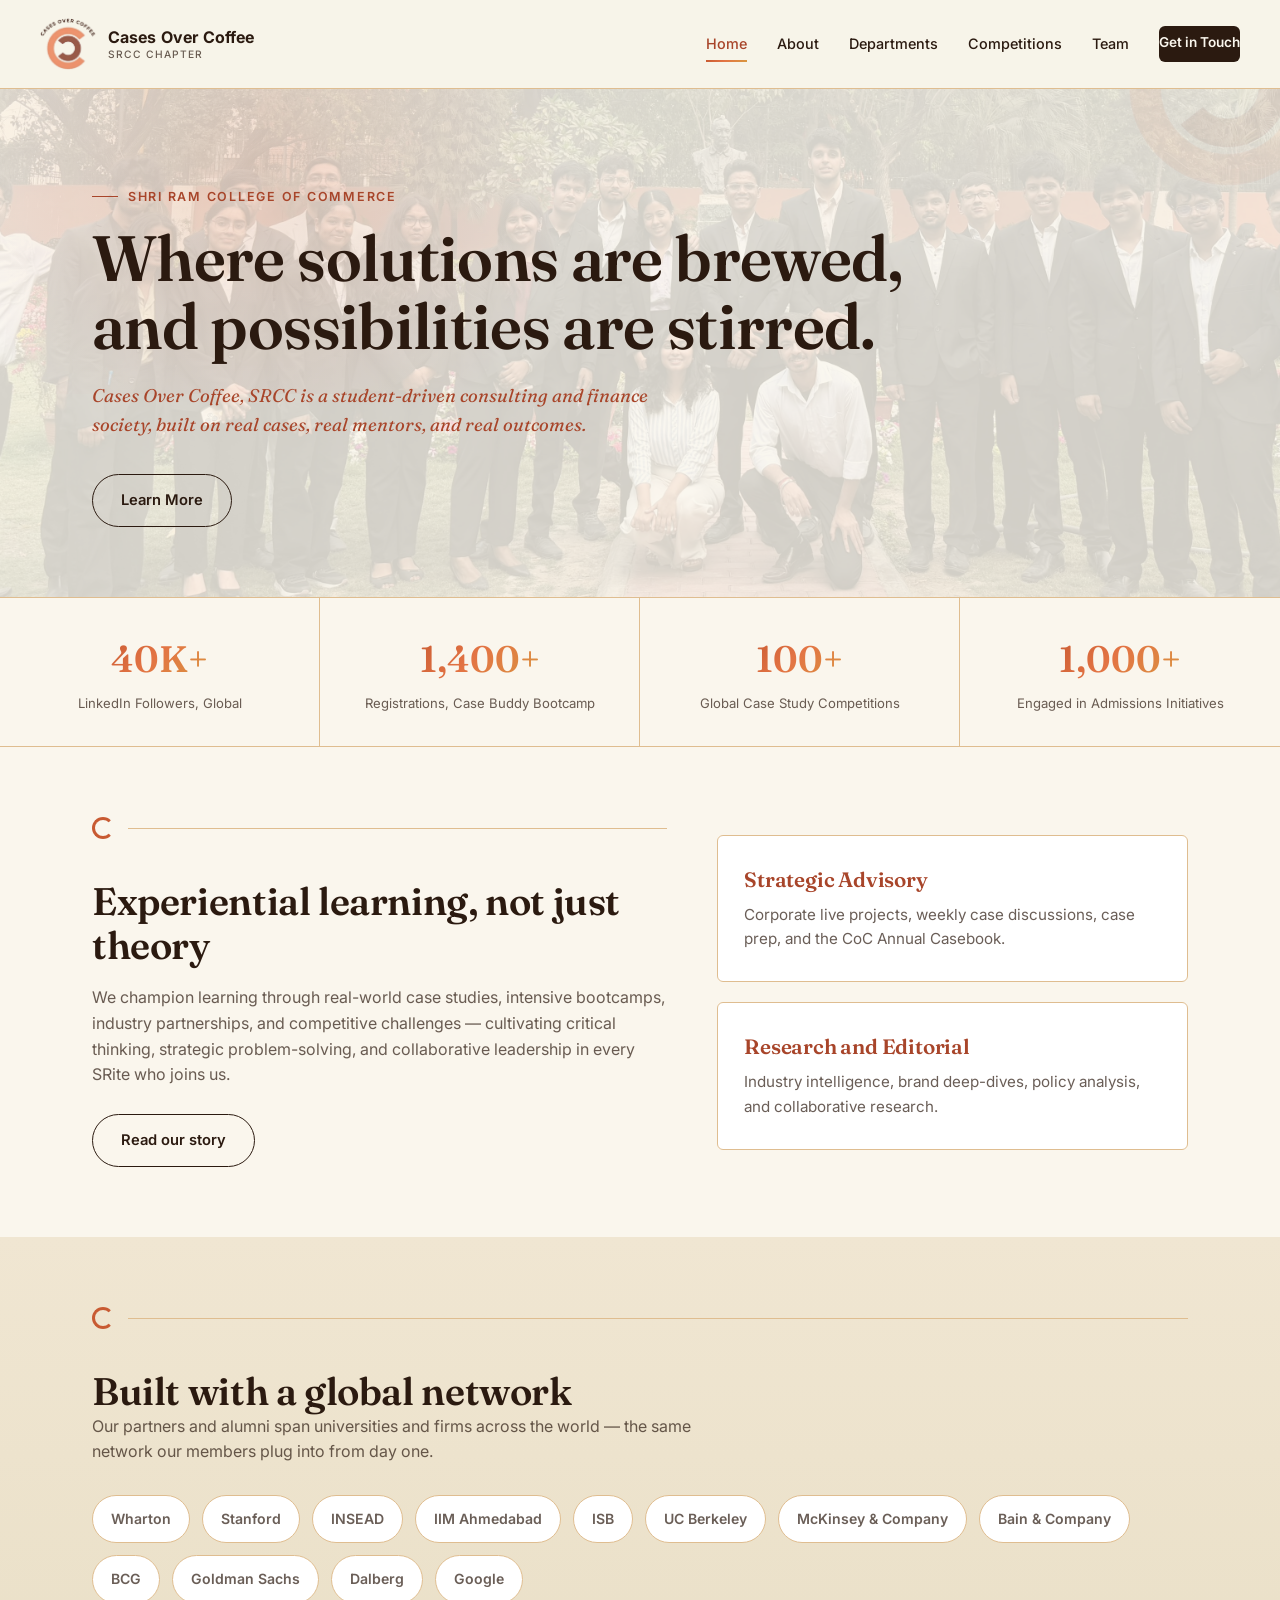
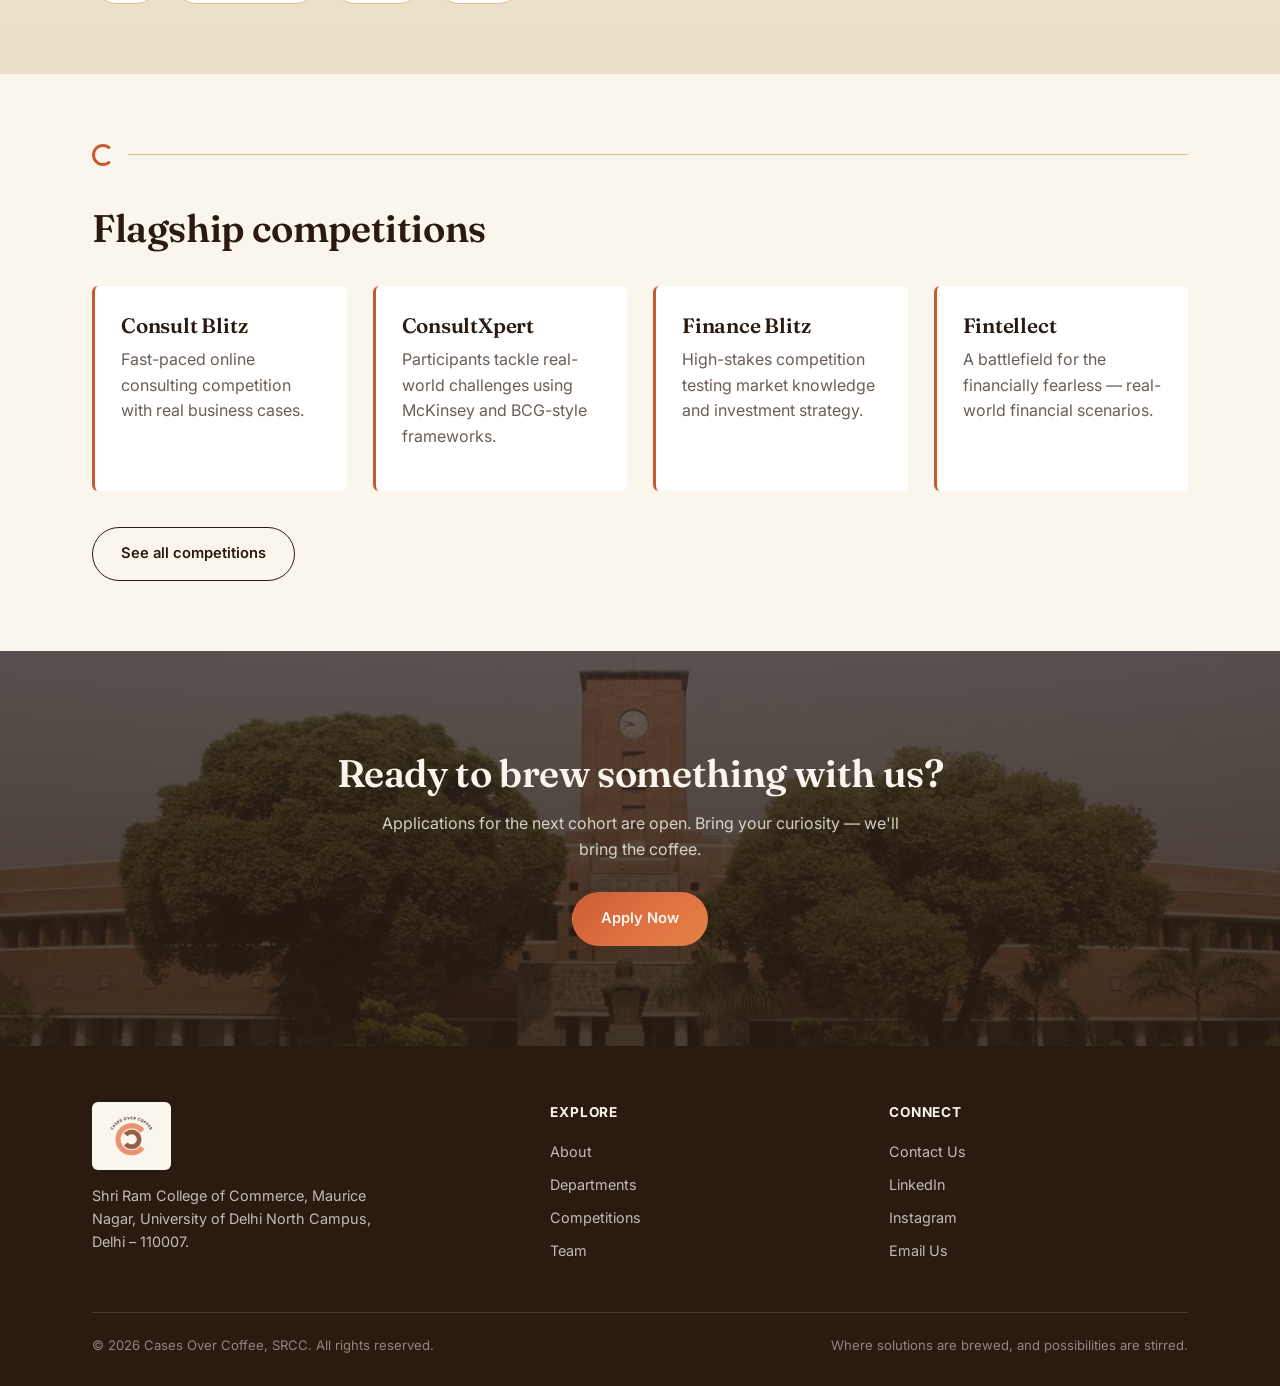
==== index.html @ 62af2435 "Add files via upload" ====
<!DOCTYPE html>
<html lang="en">
<head>
<meta charset="UTF-8">
<meta name="viewport" content="width=device-width, initial-scale=1.0">
<title>Cases Over Coffee, SRCC | Consulting &amp; Finance Society</title>
<meta name="description" content="Cases Over Coffee, SRCC — the consulting and finance case-study society at Shri Ram College of Commerce. Where solutions are brewed, and possibilities are stirred.">
<link rel="preconnect" href="https://fonts.googleapis.com">
<link rel="preconnect" href="https://fonts.gstatic.com" crossorigin>
<link href="https://fonts.googleapis.com/css2?family=Fraunces:wght@500;600;700&family=Inter:wght@400;500;600;700&display=swap" rel="stylesheet">
<link rel="icon" type="image/png" href="assets/logo.png">
<link rel="stylesheet" href="assets/style.css">
</head>
<body>

<header class="site-nav">
  <div class="nav-inner">
    <a href="index.html" class="brand">
      <img src="assets/logo.png" alt="Cases Over Coffee, SRCC logo" class="brand-logo">
      <span class="brand-name">Cases Over Coffee<small>SRCC Chapter</small></span>
    </a>
    <nav class="links">
      <a href="index.html" class="active">Home</a>
      <a href="about.html">About</a>
      <a href="departments.html">Departments</a>
      <a href="competitions.html">Competitions</a>
      <a href="team.html">Team</a>
      <a href="contact.html" class="nav-cta">Get in Touch</a>
    </nav>
    <button class="menu-toggle" aria-label="Toggle menu"><span></span><span></span><span></span></button>
  </div>
</header>

<section class="hero">
  <img src="assets/logo-mark.png" alt="" class="corner-mark">
  <div class="hero-bg">
    <img src="assets/team-photo.jpg" alt="" id="hero-parallax-img">
  </div>
  <div class="wrap">
    <div class="eyebrow">Shri Ram College of Commerce</div>
    <h1>Where solutions are&nbsp;brewed,<br>and possibilities are&nbsp;stirred.</h1>
    <p class="hero-tag">Cases Over Coffee, SRCC is a student-driven consulting and finance society, built on real cases, real mentors, and real outcomes.</p>
    <div class="hero-actions">
      <a href="about.html" class="btn btn-outline">Learn More</a>
    </div>
  </div>
</section>

<div class="stats reveal">
  <div class="stat"><div class="num">40K+</div><div class="label">LinkedIn Followers, Global</div></div>
  <div class="stat"><div class="num">1,400+</div><div class="label">Registrations, Case Buddy Bootcamp</div></div>
  <div class="stat"><div class="num">100+</div><div class="label">Global Case Study Competitions</div></div>
  <div class="stat"><div class="num">1,000+</div><div class="label">Engaged in Admissions Initiatives</div></div>
</div>

<section>
  <div class="wrap two-col">
    <div class="reveal">
      <div class="ring-divider reveal"><span class="ring"></span><span class="line"></span></div>
      <h2>Experiential learning, not just theory</h2>
      <p class="muted" style="margin-top:18px;">We champion learning through real-world case studies, intensive bootcamps, industry partnerships, and competitive challenges — cultivating critical thinking, strategic problem-solving, and collaborative leadership in every SRite who joins us.</p>
      <a href="about.html" class="btn btn-outline" style="margin-top:10px;">Read our story</a>
    </div>
    <div class="grid" style="gap:20px;">
      <div class="card reveal">
        <h3>Strategic Advisory</h3>
        <p>Corporate live projects, weekly case discussions, case prep, and the CoC Annual Casebook.</p>
      </div>
      <div class="card reveal">
        <h3>Research and Editorial</h3>
        <p>Industry intelligence, brand deep-dives, policy analysis, and collaborative research.</p>
      </div>
    </div>
  </div>
</section>

<section class="section-alt">
  <div class="wrap">
    <div class="ring-divider reveal"><span class="ring"></span><span class="line"></span></div>
    <h2 class="reveal">Built with a global network</h2>
    <p class="muted reveal" style="max-width:640px; margin-top:14px 0 30px;">Our partners and alumni span universities and firms across the world — the same network our members plug into from day one.</p>
    <div class="logo-wall reveal" style="margin-top:30px;">
      <span class="logo-chip">Wharton</span>
      <span class="logo-chip">Stanford</span>
      <span class="logo-chip">INSEAD</span>
      <span class="logo-chip">IIM Ahmedabad</span>
      <span class="logo-chip">ISB</span>
      <span class="logo-chip">UC Berkeley</span>
      <span class="logo-chip">McKinsey &amp; Company</span>
      <span class="logo-chip">Bain &amp; Company</span>
      <span class="logo-chip">BCG</span>
      <span class="logo-chip">Goldman Sachs</span>
      <span class="logo-chip">Dalberg</span>
      <span class="logo-chip">Google</span>
    </div>
  </div>
</section>

<section>
  <div class="wrap">
    <div class="ring-divider reveal"><span class="ring"></span><span class="line"></span></div>
    <h2 class="reveal">Flagship competitions</h2>
    <div class="grid grid-4" style="margin-top:36px;">
      <div class="comp-card reveal"><h3>Consult Blitz</h3><p class="muted">Fast-paced online consulting competition with real business cases.</p></div>
      <div class="comp-card reveal"><h3>ConsultXpert</h3><p class="muted">Participants tackle real-world challenges using McKinsey and BCG-style frameworks.</p></div>
      <div class="comp-card reveal"><h3>Finance Blitz</h3><p class="muted">High-stakes competition testing market knowledge and investment strategy.</p></div>
      <div class="comp-card reveal"><h3>Fintellect</h3><p class="muted">A battlefield for the financially fearless — real-world financial scenarios.</p></div>
    </div>
    <a href="competitions.html" class="btn btn-outline" style="margin-top:36px;">See all competitions</a>
  </div>
</section>

<section class="cta-photo">
  <div class="cta-photo-overlay"></div>
  <div class="wrap text-center" style="position:relative; z-index:2;">
    <h2 class="reveal" style="color:var(--cream);">Ready to brew something with us?</h2>
    <p class="reveal" style="max-width:520px; margin:16px auto 30px; color:rgba(247,243,233,0.82);">Applications for the next cohort are open. Bring your curiosity — we'll bring the coffee.</p>
    <a href="contact.html" class="btn btn-primary reveal">Apply Now</a>
  </div>
</section>

<footer>
  <div class="wrap">
    <div class="footer-grid">
      <div>
        <div class="brand" style="margin-bottom:14px;">
          <img src="assets/logo.png" alt="Cases Over Coffee, SRCC logo" class="brand-logo brand-logo-footer">
        </div>
        <p style="font-size:0.9rem; max-width:280px;">Shri Ram College of Commerce, Maurice Nagar, University of Delhi North Campus, Delhi – 110007.</p>
      </div>
      <div>
        <h4>Explore</h4>
        <a href="about.html">About</a>
        <a href="departments.html">Departments</a>
        <a href="competitions.html">Competitions</a>
        <a href="team.html">Team</a>
      </div>
      <div>
        <h4>Connect</h4>
        <a href="contact.html">Contact Us</a>
        <a href="https://www.linkedin.com/company/cases-over-coffee-srcc/" target="_blank" rel="noopener">LinkedIn</a>
        <a href="https://www.instagram.com/coc_srcc?igsh=eGFpZXlxeTQwZnJ0" target="_blank" rel="noopener">Instagram</a>
        <a href="mailto:srcccasesovercoffee@gmail.com">Email Us</a>
      </div>
    </div>
    <div class="footer-bottom">
      <span>&copy; 2026 Cases Over Coffee, SRCC. All rights reserved.</span>
      <span>Where solutions are brewed, and possibilities are stirred.</span>
    </div>
  </div>
</footer>

<script src="assets/main.js"></script>
</body>
</html>
---- assets/style.css ----
/* ============================================
   Cases Over Coffee, SRCC — Design Tokens
   ============================================ */
:root {
  --cream:        #FAF6ED;
  --cream-deep:   #F0E6D2;
  --espresso:     #2B1A10;
  --espresso-70:  rgba(43,26,16,0.7);
  --terracotta:   #C85A32;
  --terracotta-dim: #A8452A;
  --terracotta-bright: #E37444;
  --amber:        #D9973F;
  --clay:         #E8CBA6;
  --clay-line:    #DFBD90;
  --gold:         #B2812F;
  --white:        #FFFFFF;

  --grad-warm: linear-gradient(135deg, var(--terracotta) 0%, var(--terracotta-bright) 45%, var(--amber) 100%);
  --grad-espresso: linear-gradient(160deg, #3A2416 0%, #201209 100%);
  --shadow-sm: 0 2px 10px rgba(43,26,16,0.06);
  --shadow-md: 0 12px 32px rgba(43,26,16,0.12);
  --shadow-lg: 0 24px 60px rgba(43,26,16,0.18);

  --font-display: 'Fraunces', Georgia, serif;
  --font-body:    'Inter', -apple-system, BlinkMacSystemFont, 'Segoe UI', sans-serif;

  --maxw: 1160px;
  --radius: 6px;
}

* { box-sizing: border-box; }

html { scroll-behavior: smooth; }

body {
  margin: 0;
  background: var(--cream);
  color: var(--espresso);
  font-family: var(--font-body);
  font-size: 16px;
  line-height: 1.6;
  -webkit-font-smoothing: antialiased;
}

img { max-width: 100%; display: block; }

a { color: inherit; text-decoration: none; }

.wrap {
  max-width: var(--maxw);
  margin: 0 auto;
  padding: 0 32px;
}

h1, h2, h3, h4 {
  font-family: var(--font-display);
  color: var(--espresso);
  margin: 0;
  font-weight: 600;
  letter-spacing: -0.01em;
}

h1 { font-size: clamp(2.4rem, 5vw, 4.2rem); line-height: 1.05; }
h2 { font-size: clamp(1.7rem, 3vw, 2.5rem); line-height: 1.15; }
h3 { font-size: 1.3rem; line-height: 1.3; }

p { margin: 0 0 1em; }

.eyebrow {
  display: inline-flex;
  align-items: center;
  gap: 10px;
  font-family: var(--font-body);
  font-size: 0.78rem;
  font-weight: 600;
  letter-spacing: 0.14em;
  text-transform: uppercase;
  color: var(--terracotta-dim);
  margin-bottom: 18px;
}

.eyebrow::before {
  content: "";
  width: 26px;
  height: 1px;
  background: var(--terracotta-dim);
  display: inline-block;
}

/* ---------- Signature ring divider ---------- */
/* Echoes the CoC cup-ring mark: a small open ring beside a rule.
   Used once per section as a quiet, consistent anchor point. */
.ring-divider {
  display: flex;
  align-items: center;
  gap: 14px;
  margin: 0 0 40px;
}
.ring-divider .ring {
  width: 22px;
  height: 22px;
  border-radius: 50%;
  border: 3px solid var(--terracotta);
  border-right-color: transparent;
  flex-shrink: 0;
  transform: rotate(-90deg) scale(0.6);
  opacity: 0;
  transition: transform 0.6s cubic-bezier(0.22,1,0.36,1), opacity 0.6s ease;
}
.ring-divider.in .ring { transform: rotate(0deg) scale(1); opacity: 1; }
.ring-divider .line {
  height: 1px;
  background: var(--clay-line);
  flex: 1;
  transform: scaleX(0);
  transform-origin: left;
  transition: transform 0.7s cubic-bezier(0.22,1,0.36,1) 0.15s;
}
.ring-divider.in .line { transform: scaleX(1); }

/* ---------- Nav ---------- */
header.site-nav {
  position: sticky;
  top: 0;
  z-index: 100;
  background: rgba(247,243,233,0.92);
  backdrop-filter: blur(6px);
  border-bottom: 1px solid var(--clay-line);
}
.nav-inner {
  width: 100%;
  margin: 0;
  padding: 18px 40px;
  display: flex;
  align-items: center;
  justify-content: space-between;
}
.brand {
  display: flex;
  align-items: center;
  gap: 12px;
  font-family: var(--font-display);
  font-weight: 600;
  font-size: 1.05rem;
  color: var(--espresso);
}
.brand .mark {
  width: 34px;
  height: 34px;
  border-radius: 50%;
  border: 3px solid var(--terracotta);
  border-right-color: transparent;
  position: relative;
}
.brand .mark::after {
  content: "";
  position: absolute;
  right: -7px;
  top: 50%;
  transform: translateY(-50%);
  width: 9px;
  height: 9px;
  border-radius: 0 6px 6px 0;
  border: 2px solid var(--terracotta);
  border-left: none;
}
.brand small {
  display: block;
  font-family: var(--font-body);
  font-weight: 500;
  font-size: 0.68rem;
  letter-spacing: 0.08em;
  color: var(--espresso-70);
  text-transform: uppercase;
}

.brand-logo {
  height: 52px;
  width: auto;
  display: block;
}
.brand-logo-footer {
  height: 68px;
  padding: 14px 18px;
  background: var(--cream);
  border-radius: var(--radius);
}
.brand-name {
  font-family: var(--font-body);
  font-weight: 700;
  font-size: 1rem;
  letter-spacing: 0.01em;
  color: var(--espresso);
  line-height: 1.25;
}
.brand-name small {
  display: block;
  font-family: var(--font-body);
  font-weight: 500;
  font-size: 0.64rem;
  letter-spacing: 0.1em;
  color: var(--espresso-70);
  text-transform: uppercase;
  margin-top: 1px;
}
footer .brand-name { color: var(--cream); }
footer .brand-name small { color: rgba(247,243,233,0.5); }
@media (max-width: 480px) {
  .brand-name { display: none; }
}

/* Decorative corner mark — the ring icon, peeking in from the edge of a
   section, echoing how the brand deck lets the cup-ring bleed off-frame. */
.hero, .page-hero { position: relative; overflow: hidden; }
.hero-bg {
  position: absolute;
  inset: 0;
  z-index: 0;
  overflow: hidden;
}
.hero-bg img {
  position: absolute;
  top: -18%;
  left: 0;
  width: 100%;
  height: 136%;
  object-fit: cover;
  opacity: 0.16;
  filter: grayscale(15%) contrast(1.05);
  will-change: transform;
}
@media (prefers-reduced-motion: reduce) {
  .hero-bg img { top: 0; height: 100%; }
}

.corner-mark {
  position: absolute;
  top: -14%;
  right: -6%;
  width: 260px;
  max-width: 34vw;
  opacity: 0.1;
  pointer-events: none;
  z-index: 1;
  animation: float-rotate 10s ease-in-out infinite;
  transform-origin: center;
}
@keyframes float-rotate {
  0%   { transform: translateY(0) rotate(0deg); }
  50%  { transform: translateY(14px) rotate(6deg); }
  100% { transform: translateY(0) rotate(0deg); }
}
@media (prefers-reduced-motion: reduce) {
  .corner-mark { animation: none; }
}
nav.links {
  display: flex;
  gap: 30px;
  font-size: 0.9rem;
  font-weight: 500;
}
nav.links a {
  position: relative;
  padding: 6px 0;
  transition: color 0.2s ease;
}
nav.links a::after {
  content: "";
  position: absolute;
  left: 0; right: 0; bottom: 0;
  height: 2px;
  background: var(--grad-warm);
  transform: scaleX(0);
  transform-origin: left;
  transition: transform 0.3s cubic-bezier(0.22,1,0.36,1);
}
nav.links a:hover,
nav.links a.active {
  color: var(--terracotta-dim);
}
nav.links a:hover::after,
nav.links a.active::after {
  transform: scaleX(1);
}
nav.links a.nav-cta::after { display: none; }
.nav-cta {
  background: var(--espresso);
  color: var(--cream) !important;
  padding: 10px 20px;
  border-radius: var(--radius);
  font-size: 0.85rem;
  font-weight: 600;
  border-bottom: none !important;
}
.nav-cta:hover { background: var(--terracotta); }

.menu-toggle {
  display: none;
  background: none;
  border: none;
  cursor: pointer;
  padding: 6px;
}
.menu-toggle span {
  display: block;
  width: 24px;
  height: 2px;
  background: var(--espresso);
  margin: 5px 0;
}

/* ---------- Buttons ---------- */
.btn {
  display: inline-flex;
  align-items: center;
  gap: 8px;
  padding: 14px 28px;
  border-radius: 100px;
  font-weight: 600;
  font-size: 0.92rem;
  cursor: pointer;
  border: 1px solid transparent;
  transition: transform 0.25s cubic-bezier(0.22,1,0.36,1), box-shadow 0.25s ease, background 0.3s ease, color 0.25s ease;
  position: relative;
}
.btn-primary {
  background: var(--grad-warm);
  background-size: 160% 160%;
  background-position: 0% 50%;
  color: var(--cream);
  box-shadow: var(--shadow-sm);
}
.btn-primary:hover {
  background-position: 100% 50%;
  transform: translateY(-3px);
  box-shadow: var(--shadow-md);
}
.btn-primary:active { transform: translateY(-1px); }
.btn-outline {
  border-color: var(--espresso);
  color: var(--espresso);
  background: transparent;
}
.btn-outline:hover {
  background: var(--espresso);
  color: var(--cream);
  transform: translateY(-3px);
  box-shadow: var(--shadow-md);
}

/* ---------- Hero ---------- */
.hero {
  padding: 90px 0 70px;
  position: relative;
  overflow: hidden;
}
.hero::before {
  content: "";
  position: absolute;
  top: -30%;
  left: -10%;
  width: 60%;
  height: 90%;
  background: radial-gradient(circle, rgba(200,90,50,0.16) 0%, rgba(200,90,50,0) 70%);
  z-index: 0;
  animation: drift 14s ease-in-out infinite alternate;
}
@keyframes drift {
  0%   { transform: translate(0, 0) scale(1); }
  100% { transform: translate(4%, 6%) scale(1.08); }
}
@media (prefers-reduced-motion: reduce) {
  .hero::before { animation: none; }
}
.hero .wrap { position: relative; z-index: 2; }
.hero-tag {
  font-family: var(--font-display);
  font-style: italic;
  color: var(--terracotta-dim);
  font-size: 1.15rem;
  margin: 22px 0 34px;
  max-width: 560px;
}
.hero-actions { display: flex; gap: 16px; flex-wrap: wrap; margin-top: 8px; }

.page-hero {
  padding: 64px 0 50px;
  border-bottom: 1px solid var(--clay-line);
}

/* ---------- Sections ---------- */
section { padding: 70px 0; }
section.tight { padding: 50px 0; }
.section-alt { background: linear-gradient(180deg, var(--cream-deep) 0%, #EAE0C8 100%); }

.grid {
  display: grid;
  gap: 26px;
}
.grid-2 { grid-template-columns: repeat(2, 1fr); }
.grid-3 { grid-template-columns: repeat(3, 1fr); }
.grid-4 { grid-template-columns: repeat(4, 1fr); }
.grid-5 { grid-template-columns: repeat(5, 1fr); }

.card {
  background: var(--white);
  border: 1px solid var(--clay-line);
  border-radius: var(--radius);
  padding: 30px 26px;
  position: relative;
  overflow: hidden;
  transition: transform 0.3s cubic-bezier(0.22,1,0.36,1), box-shadow 0.3s ease, border-color 0.3s ease;
}
.card::before {
  content: "";
  position: absolute;
  top: 0; left: 0; right: 0;
  height: 3px;
  background: var(--grad-warm);
  transform: scaleX(0);
  transform-origin: left;
  transition: transform 0.35s ease;
}
.card:hover {
  transform: translateY(-6px);
  box-shadow: var(--shadow-md);
  border-color: var(--terracotta);
}
.card:hover::before { transform: scaleX(1); }
.card h3 { margin-bottom: 10px; color: var(--terracotta-dim); transition: color 0.25s ease; }
.card p { color: var(--espresso-70); margin: 0; font-size: 0.95rem; }

.card-dark {
  background: var(--grad-espresso);
  color: var(--cream);
  border-radius: var(--radius);
  padding: 34px 30px;
  box-shadow: var(--shadow-md);
}
.card-dark h3 { color: var(--clay); }
.card-dark p { color: rgba(247,243,233,0.75); }

/* stat strip */
.stats {
  display: grid;
  grid-template-columns: repeat(4, 1fr);
  gap: 0;
  border-top: 1px solid var(--clay-line);
  border-bottom: 1px solid var(--clay-line);
}
.stat {
  padding: 32px 24px;
  text-align: center;
  border-right: 1px solid var(--clay-line);
  transition: background 0.3s ease;
}
.stat:hover { background: rgba(200,90,50,0.05); }
.stat:last-child { border-right: none; }
.stat .num {
  font-family: var(--font-display);
  font-size: 2.3rem;
  font-weight: 600;
  background: var(--grad-warm);
  -webkit-background-clip: text;
  background-clip: text;
  color: transparent;
  display: inline-block;
}
.stat .label {
  font-size: 0.82rem;
  color: var(--espresso-70);
  margin-top: 4px;
}

/* department block */
.dept-group-label {
  font-size: 0.8rem;
  font-weight: 700;
  letter-spacing: 0.1em;
  text-transform: uppercase;
  color: var(--gold);
  margin-bottom: 18px;
}

.pill-row { display: flex; flex-wrap: wrap; gap: 10px; }
.pill {
  padding: 8px 16px;
  border: 1px solid var(--clay-line);
  border-radius: 100px;
  font-size: 0.85rem;
  background: var(--white);
}

/* competitions */
.comp-card {
  border-left: 3px solid var(--terracotta);
  background: var(--white);
  padding: 26px;
  border-radius: var(--radius);
  transition: transform 0.3s cubic-bezier(0.22,1,0.36,1), box-shadow 0.3s ease, border-left-width 0.3s ease;
}
.comp-card:hover {
  transform: translateY(-6px) translateX(2px);
  box-shadow: var(--shadow-md);
  border-left-width: 7px;
}
.comp-card h3 { margin-bottom: 8px; }

/* org hierarchy (team page) */
.org-tier { position: relative; padding-top: 46px; }
.org-tier:first-child { padding-top: 0; }
.org-tier::before {
  content: "";
  position: absolute;
  top: 0;
  left: 50%;
  transform: translateX(-50%);
  width: 1px;
  height: 46px;
  background: var(--clay-line);
}
.org-tier:first-child::before { display: none; }
.org-tier-label {
  text-align: center;
  font-size: 0.76rem;
  font-weight: 700;
  letter-spacing: 0.12em;
  text-transform: uppercase;
  color: var(--gold);
  margin-bottom: 26px;
}
.org-row {
  display: flex;
  justify-content: center;
  flex-wrap: wrap;
  gap: 48px;
}
.org-row.tier-top .avatar-photo { width: 132px; height: 132px; }
.org-row.tier-top .member .name { font-size: 1.05rem; }
.org-row.tier-mid .avatar-photo { width: 104px; height: 104px; }
.org-row.tier-directors { gap: 60px; }
.org-row.tier-directors .dept-cluster {
  display: flex;
  flex-direction: column;
  align-items: center;
}
.dept-cluster-label {
  font-size: 0.72rem;
  font-weight: 700;
  letter-spacing: 0.08em;
  text-transform: uppercase;
  color: var(--terracotta-dim);
  margin-bottom: 18px;
  padding-bottom: 8px;
  border-bottom: 2px solid var(--clay-line);
}
.dept-cluster-people { display: flex; gap: 26px; }

.avatar-photo {
  width: 92px;
  height: 92px;
  border-radius: 50%;
  object-fit: cover;
  margin: 0 auto 14px;
  border: 3px solid var(--white);
  box-shadow: var(--shadow-sm), 0 0 0 3px var(--terracotta);
  display: block;
  transition: transform 0.3s cubic-bezier(0.22,1,0.36,1), box-shadow 0.3s ease;
}
.member:hover .avatar-photo {
  transform: scale(1.06) rotate(-2deg);
  box-shadow: var(--shadow-md), 0 0 0 3px var(--terracotta-bright);
}

/* team */
.member {
  text-align: center;
}
.avatar {
  width: 92px;
  height: 92px;
  border-radius: 50%;
  background: var(--clay);
  color: var(--espresso);
  display: flex;
  align-items: center;
  justify-content: center;
  font-family: var(--font-display);
  font-size: 1.5rem;
  font-weight: 600;
  margin: 0 auto 14px;
  border: 2px solid var(--terracotta);
  transition: transform 0.3s cubic-bezier(0.22,1,0.36,1), box-shadow 0.3s ease, background 0.3s ease;
}
.member:hover .avatar {
  transform: scale(1.08) rotate(-3deg);
  box-shadow: var(--shadow-md);
  background: var(--grad-warm);
  color: var(--cream);
}
.member .name { font-weight: 600; font-size: 0.95rem; }
.member .role {
  font-size: 0.78rem;
  color: var(--terracotta-dim);
  text-transform: uppercase;
  letter-spacing: 0.06em;
  margin-top: 2px;
}

/* network logo wall (text-based, no external logo assets) */
.logo-wall {
  display: flex;
  flex-wrap: wrap;
  gap: 12px;
}
.logo-chip {
  padding: 12px 18px;
  border: 1px solid var(--clay-line);
  border-radius: 100px;
  font-size: 0.88rem;
  font-weight: 600;
  color: var(--espresso-70);
  background: var(--white);
  transition: background 0.25s ease, color 0.25s ease, transform 0.25s ease, border-color 0.25s ease;
}
.logo-chip:hover {
  background: var(--grad-warm);
  color: var(--cream);
  border-color: transparent;
  transform: translateY(-2px);
}

/* contact */
.contact-form { display: grid; gap: 16px; max-width: 560px; }
.field label {
  display: block;
  font-size: 0.82rem;
  font-weight: 600;
  margin-bottom: 6px;
  color: var(--espresso-70);
}
.field input, .field textarea {
  width: 100%;
  padding: 13px 14px;
  border: 1px solid var(--clay-line);
  border-radius: var(--radius);
  font-family: var(--font-body);
  font-size: 0.95rem;
  background: var(--white);
  color: var(--espresso);
}
.field input:focus, .field textarea:focus {
  outline: 2px solid var(--terracotta);
  outline-offset: 1px;
}
.field textarea { resize: vertical; min-height: 120px; }

.photo-band {
  width: 100%;
  overflow: hidden;
  position: relative;
}
.photo-band img {
  width: 100%;
  height: auto;
  max-height: 560px;
  object-fit: cover;
  display: block;
  transition: transform 0.6s cubic-bezier(0.22,1,0.36,1);
}
.photo-band:hover img { transform: scale(1.04); }
.photo-caption {
  position: absolute;
  bottom: 0;
  left: 0;
  right: 0;
  padding: 26px 40px;
  background: linear-gradient(to top, rgba(43,29,20,0.85), rgba(43,29,20,0));
  color: var(--cream);
  font-size: 0.95rem;
  font-weight: 600;
}

.cta-photo {
  position: relative;
  background: url('campus.jpg') center/cover no-repeat;
  padding: 100px 0;
  overflow: hidden;
}
.cta-photo-overlay {
  position: absolute;
  inset: 0;
  background: linear-gradient(180deg, rgba(43,29,20,0.72), rgba(43,29,20,0.86));
  z-index: 1;
}

.logo-frame {
  height: 64px;
  display: flex;
  align-items: center;
  margin-bottom: 18px;
}
.logo-frame img {
  max-height: 100%;
  max-width: 160px;
  object-fit: contain;
  transition: transform 0.3s ease;
}
.project-card:hover .logo-frame img { transform: scale(1.06); }
.project-card h4 {
  font-family: var(--font-body);
  font-size: 0.78rem;
  font-weight: 700;
  letter-spacing: 0.06em;
  text-transform: uppercase;
  color: var(--gold);
  margin: 16px 0 8px;
}
.project-card ul { margin: 0 0 6px; padding-left: 18px; font-size: 0.88rem; color: var(--espresso-70); }
.project-card ul li { margin-bottom: 4px; }
.project-card p.impact { font-size: 0.88rem; color: var(--espresso-70); margin: 0; }

/* logo marquee — laterally scrolling strip of project logos */
.marquee {
  width: 100%;
  overflow: hidden;
  position: relative;
  -webkit-mask-image: linear-gradient(90deg, transparent, #000 8%, #000 92%, transparent);
  mask-image: linear-gradient(90deg, transparent, #000 8%, #000 92%, transparent);
}
.marquee-track {
  display: flex;
  align-items: center;
  gap: 70px;
  width: max-content;
  animation: marquee-scroll 26s linear infinite;
}
.marquee:hover .marquee-track { animation-play-state: paused; }
.marquee-item {
  height: 80px;
  display: flex;
  align-items: center;
  justify-content: center;
  flex-shrink: 0;
}
.marquee-item img {
  max-height: 100%;
  max-width: 180px;
  object-fit: contain;
  filter: grayscale(35%);
  opacity: 0.85;
  transition: filter 0.3s ease, opacity 0.3s ease, transform 0.3s ease;
}
.marquee-item:hover img {
  filter: grayscale(0%);
  opacity: 1;
  transform: scale(1.08);
}
@keyframes marquee-scroll {
  from { transform: translateX(0); }
  to   { transform: translateX(-50%); }
}
@media (prefers-reduced-motion: reduce) {
  .marquee-track { animation: none; }
}

.social-list {
  display: flex;
  flex-direction: column;
  gap: 4px;
  margin-top: 12px;
}
.social-row {
  display: flex;
  align-items: center;
  gap: 12px;
  padding: 10px 8px;
  border-radius: var(--radius);
  color: rgba(247,243,233,0.85);
  font-size: 0.92rem;
  transition: background 0.25s ease, color 0.25s ease, transform 0.25s ease;
}
.social-row:hover {
  background: rgba(247,243,233,0.08);
  color: var(--clay);
  transform: translateX(4px);
}
.social-icon {
  width: 34px;
  height: 34px;
  border-radius: 50%;
  background: rgba(247,243,233,0.1);
  display: flex;
  align-items: center;
  justify-content: center;
  flex-shrink: 0;
  color: var(--terracotta-bright);
  transition: background 0.25s ease;
}
.social-icon svg { width: 18px; height: 18px; }
.social-row:hover .social-icon { background: var(--grad-warm); color: var(--cream); }

/* footer */
footer {
  background: var(--espresso);
  color: rgba(247,243,233,0.75);
  padding: 56px 0 30px;
}
.footer-grid {
  display: grid;
  grid-template-columns: 1.4fr 1fr 1fr;
  gap: 40px;
  margin-bottom: 40px;
}
footer h4 { color: var(--cream); font-size: 0.85rem; letter-spacing: 0.06em; text-transform: uppercase; margin-bottom: 16px; font-family: var(--font-body); font-weight: 700; }
footer a { display: block; margin-bottom: 10px; font-size: 0.9rem; color: rgba(247,243,233,0.75); }
footer a:hover { color: var(--terracotta); }
.footer-bottom {
  border-top: 1px solid rgba(247,243,233,0.15);
  padding-top: 22px;
  display: flex;
  justify-content: space-between;
  font-size: 0.82rem;
  color: rgba(247,243,233,0.5);
  flex-wrap: wrap;
  gap: 10px;
}

/* utility */
.text-center { text-align: center; }
.mt-0 { margin-top: 0; }
.mb-0 { margin-bottom: 0; }
.muted { color: var(--espresso-70); }
.two-col {
  display: grid;
  grid-template-columns: 1.1fr 0.9fr;
  gap: 50px;
  align-items: center;
}

/* reveal-on-scroll (subtle, respects reduced motion) */
.reveal {
  opacity: 0;
  transform: translateY(26px) scale(0.985);
  filter: blur(3px);
  transition: opacity 0.75s cubic-bezier(0.22, 1, 0.36, 1),
              transform 0.75s cubic-bezier(0.22, 1, 0.36, 1),
              filter 0.75s cubic-bezier(0.22, 1, 0.36, 1);
}
.reveal.in { opacity: 1; transform: translateY(0) scale(1); filter: blur(0); }
@media (prefers-reduced-motion: reduce) {
  .reveal { opacity: 1; transform: none; filter: none; transition: none; }
}

/* focus visibility */
a:focus-visible, button:focus-visible, input:focus-visible, textarea:focus-visible {
  outline: 2px solid var(--terracotta);
  outline-offset: 2px;
}

/* ---------- Responsive ---------- */
@media (max-width: 900px) {
  .grid-4, .grid-3, .grid-5 { grid-template-columns: repeat(2, 1fr); }
  .footer-grid { grid-template-columns: 1fr 1fr; }
  .two-col { grid-template-columns: 1fr; }
  .stats { grid-template-columns: repeat(2, 1fr); }
  .stat:nth-child(2) { border-right: none; }
}
@media (max-width: 700px) {
  nav.links { display: none; }
  .menu-toggle { display: block; }
  .grid-2, .grid-4, .grid-3, .grid-5 { grid-template-columns: 1fr; }
  .footer-grid { grid-template-columns: 1fr; gap: 28px; }
  .stats { grid-template-columns: repeat(2, 1fr); }
  .nav-inner { padding: 16px 20px; }
  .wrap { padding: 0 20px; }
}

nav.links.mobile-open {
  display: flex;
  position: absolute;
  top: 100%;
  left: 0;
  right: 0;
  background: var(--cream);
  border-bottom: 1px solid var(--clay-line);
  flex-direction: column;
  gap: 0;
  padding: 10px 20px 20px;
}
nav.links.mobile-open a { padding: 12px 0; border-bottom: 1px solid var(--clay-line); }
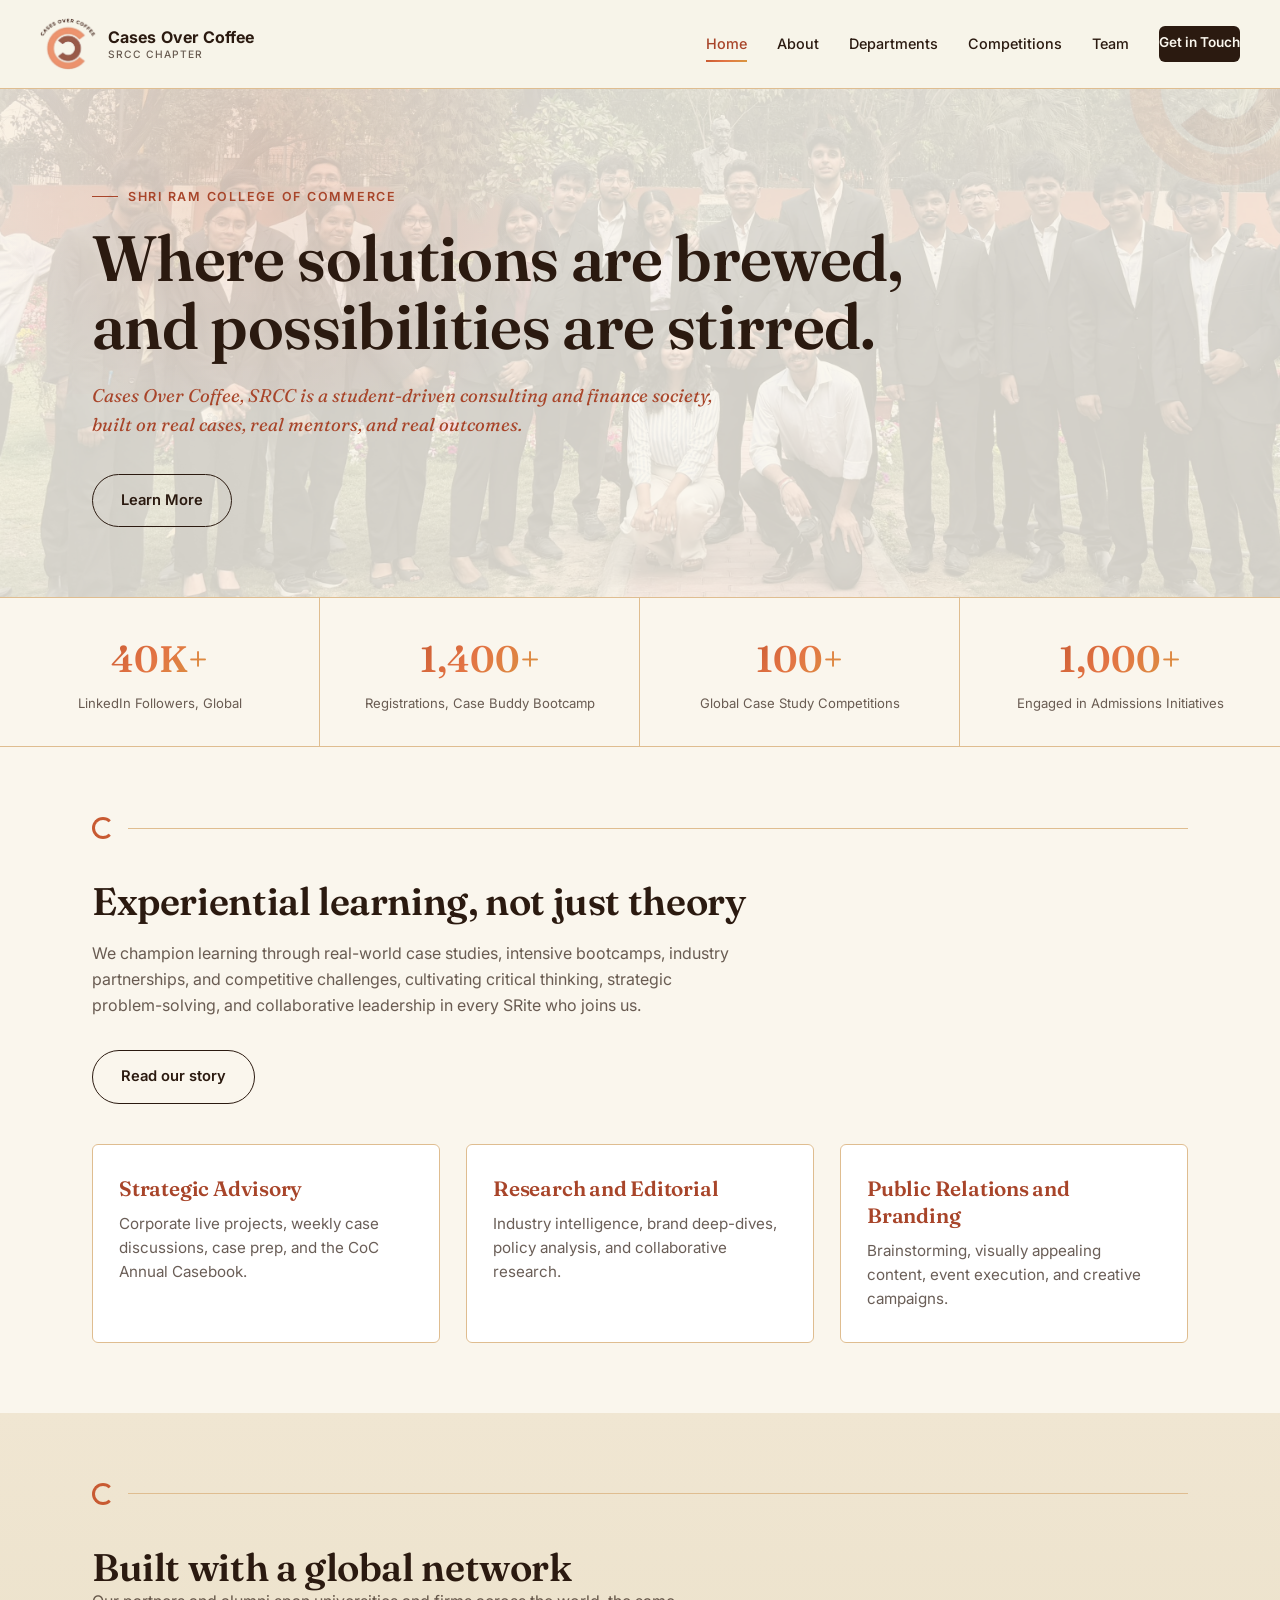
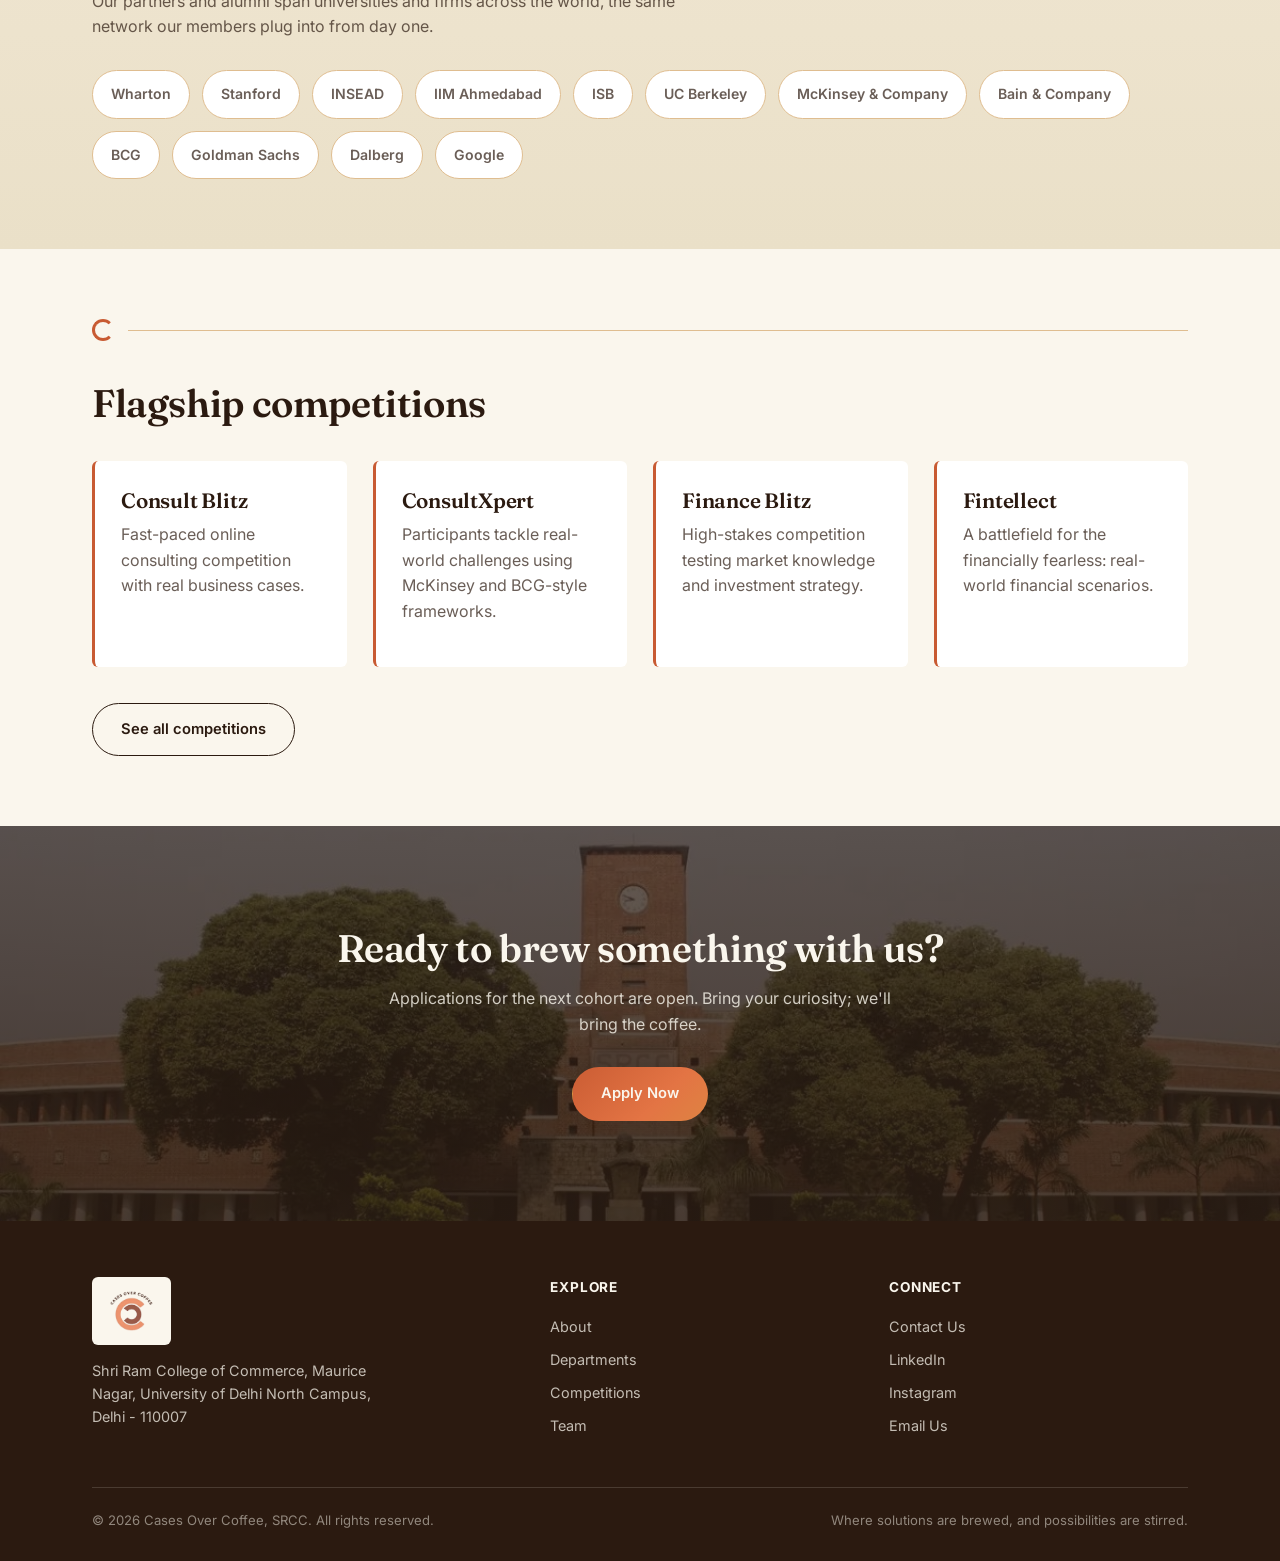
==== commit c200ada1: "Add files via upload" ====
--- a/index.html
+++ b/index.html
@@ -4,7 +4,7 @@
 <meta charset="UTF-8">
 <meta name="viewport" content="width=device-width, initial-scale=1.0">
 <title>Cases Over Coffee, SRCC | Consulting &amp; Finance Society</title>
-<meta name="description" content="Cases Over Coffee, SRCC — the consulting and finance case-study society at Shri Ram College of Commerce. Where solutions are brewed, and possibilities are stirred.">
+<meta name="description" content="Cases Over Coffee, SRCC: the consulting and finance case-study society at Shri Ram College of Commerce. Where solutions are brewed, and possibilities are stirred.">
 <link rel="preconnect" href="https://fonts.googleapis.com">
 <link rel="preconnect" href="https://fonts.gstatic.com" crossorigin>
 <link href="https://fonts.googleapis.com/css2?family=Fraunces:wght@500;600;700&family=Inter:wght@400;500;600;700&display=swap" rel="stylesheet">
@@ -39,7 +39,7 @@
   <div class="wrap">
     <div class="eyebrow">Shri Ram College of Commerce</div>
     <h1>Where solutions are&nbsp;brewed,<br>and possibilities are&nbsp;stirred.</h1>
-    <p class="hero-tag">Cases Over Coffee, SRCC is a student-driven consulting and finance society, built on real cases, real mentors, and real outcomes.</p>
+    <p class="hero-tag">Cases Over Coffee, SRCC is a student-driven consulting and finance society,<br>built on real cases, real mentors, and real outcomes.</p>
     <div class="hero-actions">
       <a href="about.html" class="btn btn-outline">Learn More</a>
     </div>
@@ -54,14 +54,14 @@
 </div>
 
 <section>
-  <div class="wrap two-col">
+  <div class="wrap">
     <div class="reveal">
       <div class="ring-divider reveal"><span class="ring"></span><span class="line"></span></div>
       <h2>Experiential learning, not just theory</h2>
-      <p class="muted" style="margin-top:18px;">We champion learning through real-world case studies, intensive bootcamps, industry partnerships, and competitive challenges — cultivating critical thinking, strategic problem-solving, and collaborative leadership in every SRite who joins us.</p>
-      <a href="about.html" class="btn btn-outline" style="margin-top:10px;">Read our story</a>
+      <p class="muted" style="margin-top:18px; max-width:640px;">We champion learning through real-world case studies, intensive bootcamps, industry partnerships, and competitive challenges, cultivating critical thinking, strategic problem-solving, and collaborative leadership in every SRite who joins us.</p>
+      <a href="about.html" class="btn btn-outline" style="margin-top:16px;">Read our story</a>
     </div>
-    <div class="grid" style="gap:20px;">
+    <div class="grid grid-3" style="margin-top:40px;">
       <div class="card reveal">
         <h3>Strategic Advisory</h3>
         <p>Corporate live projects, weekly case discussions, case prep, and the CoC Annual Casebook.</p>
@@ -69,6 +69,10 @@
       <div class="card reveal">
         <h3>Research and Editorial</h3>
         <p>Industry intelligence, brand deep-dives, policy analysis, and collaborative research.</p>
+      </div>
+      <div class="card reveal">
+        <h3>Public Relations and Branding</h3>
+        <p>Brainstorming, visually appealing content, event execution, and creative campaigns.</p>
       </div>
     </div>
   </div>
@@ -78,7 +82,7 @@
   <div class="wrap">
     <div class="ring-divider reveal"><span class="ring"></span><span class="line"></span></div>
     <h2 class="reveal">Built with a global network</h2>
-    <p class="muted reveal" style="max-width:640px; margin-top:14px 0 30px;">Our partners and alumni span universities and firms across the world — the same network our members plug into from day one.</p>
+    <p class="muted reveal" style="max-width:640px; margin-top:14px 0 30px;">Our partners and alumni span universities and firms across the world, the same network our members plug into from day one.</p>
     <div class="logo-wall reveal" style="margin-top:30px;">
       <span class="logo-chip">Wharton</span>
       <span class="logo-chip">Stanford</span>
@@ -104,7 +108,7 @@
       <div class="comp-card reveal"><h3>Consult Blitz</h3><p class="muted">Fast-paced online consulting competition with real business cases.</p></div>
       <div class="comp-card reveal"><h3>ConsultXpert</h3><p class="muted">Participants tackle real-world challenges using McKinsey and BCG-style frameworks.</p></div>
       <div class="comp-card reveal"><h3>Finance Blitz</h3><p class="muted">High-stakes competition testing market knowledge and investment strategy.</p></div>
-      <div class="comp-card reveal"><h3>Fintellect</h3><p class="muted">A battlefield for the financially fearless — real-world financial scenarios.</p></div>
+      <div class="comp-card reveal"><h3>Fintellect</h3><p class="muted">A battlefield for the financially fearless: real-world financial scenarios.</p></div>
     </div>
     <a href="competitions.html" class="btn btn-outline" style="margin-top:36px;">See all competitions</a>
   </div>
@@ -114,7 +118,7 @@
   <div class="cta-photo-overlay"></div>
   <div class="wrap text-center" style="position:relative; z-index:2;">
     <h2 class="reveal" style="color:var(--cream);">Ready to brew something with us?</h2>
-    <p class="reveal" style="max-width:520px; margin:16px auto 30px; color:rgba(247,243,233,0.82);">Applications for the next cohort are open. Bring your curiosity — we'll bring the coffee.</p>
+    <p class="reveal" style="max-width:520px; margin:16px auto 30px; color:rgba(247,243,233,0.82);">Applications for the next cohort are open. Bring your curiosity; we'll bring the coffee.</p>
     <a href="contact.html" class="btn btn-primary reveal">Apply Now</a>
   </div>
 </section>
@@ -126,7 +130,7 @@
         <div class="brand" style="margin-bottom:14px;">
           <img src="assets/logo.png" alt="Cases Over Coffee, SRCC logo" class="brand-logo brand-logo-footer">
         </div>
-        <p style="font-size:0.9rem; max-width:280px;">Shri Ram College of Commerce, Maurice Nagar, University of Delhi North Campus, Delhi – 110007.</p>
+        <p style="font-size:0.9rem; max-width:280px;">Shri Ram College of Commerce, Maurice Nagar, University of Delhi North Campus, Delhi - 110007</p>
       </div>
       <div>
         <h4>Explore</h4>
--- a/assets/style.css
+++ b/assets/style.css
@@ -1,5 +1,5 @@
 /* ============================================
-   Cases Over Coffee, SRCC — Design Tokens
+   Cases Over Coffee, SRCC: Design Tokens
    ============================================ */
 :root {
   --cream:        #FAF6ED;
@@ -209,7 +209,7 @@
   .brand-name { display: none; }
 }
 
-/* Decorative corner mark — the ring icon, peeking in from the edge of a
+/* Decorative corner mark: the ring icon, peeking in from the edge of a
    section, echoing how the brand deck lets the cup-ring bleed off-frame. */
 .hero, .page-hero { position: relative; overflow: hidden; }
 .hero-bg {
@@ -379,7 +379,7 @@
   color: var(--terracotta-dim);
   font-size: 1.15rem;
   margin: 22px 0 34px;
-  max-width: 560px;
+  max-width: 620px;
 }
 .hero-actions { display: flex; gap: 16px; flex-wrap: wrap; margin-top: 8px; }
 
@@ -720,7 +720,7 @@
 .project-card ul li { margin-bottom: 4px; }
 .project-card p.impact { font-size: 0.88rem; color: var(--espresso-70); margin: 0; }
 
-/* logo marquee — laterally scrolling strip of project logos */
+/* logo marquee: laterally scrolling strip of project logos */
 .marquee {
   width: 100%;
   overflow: hidden;
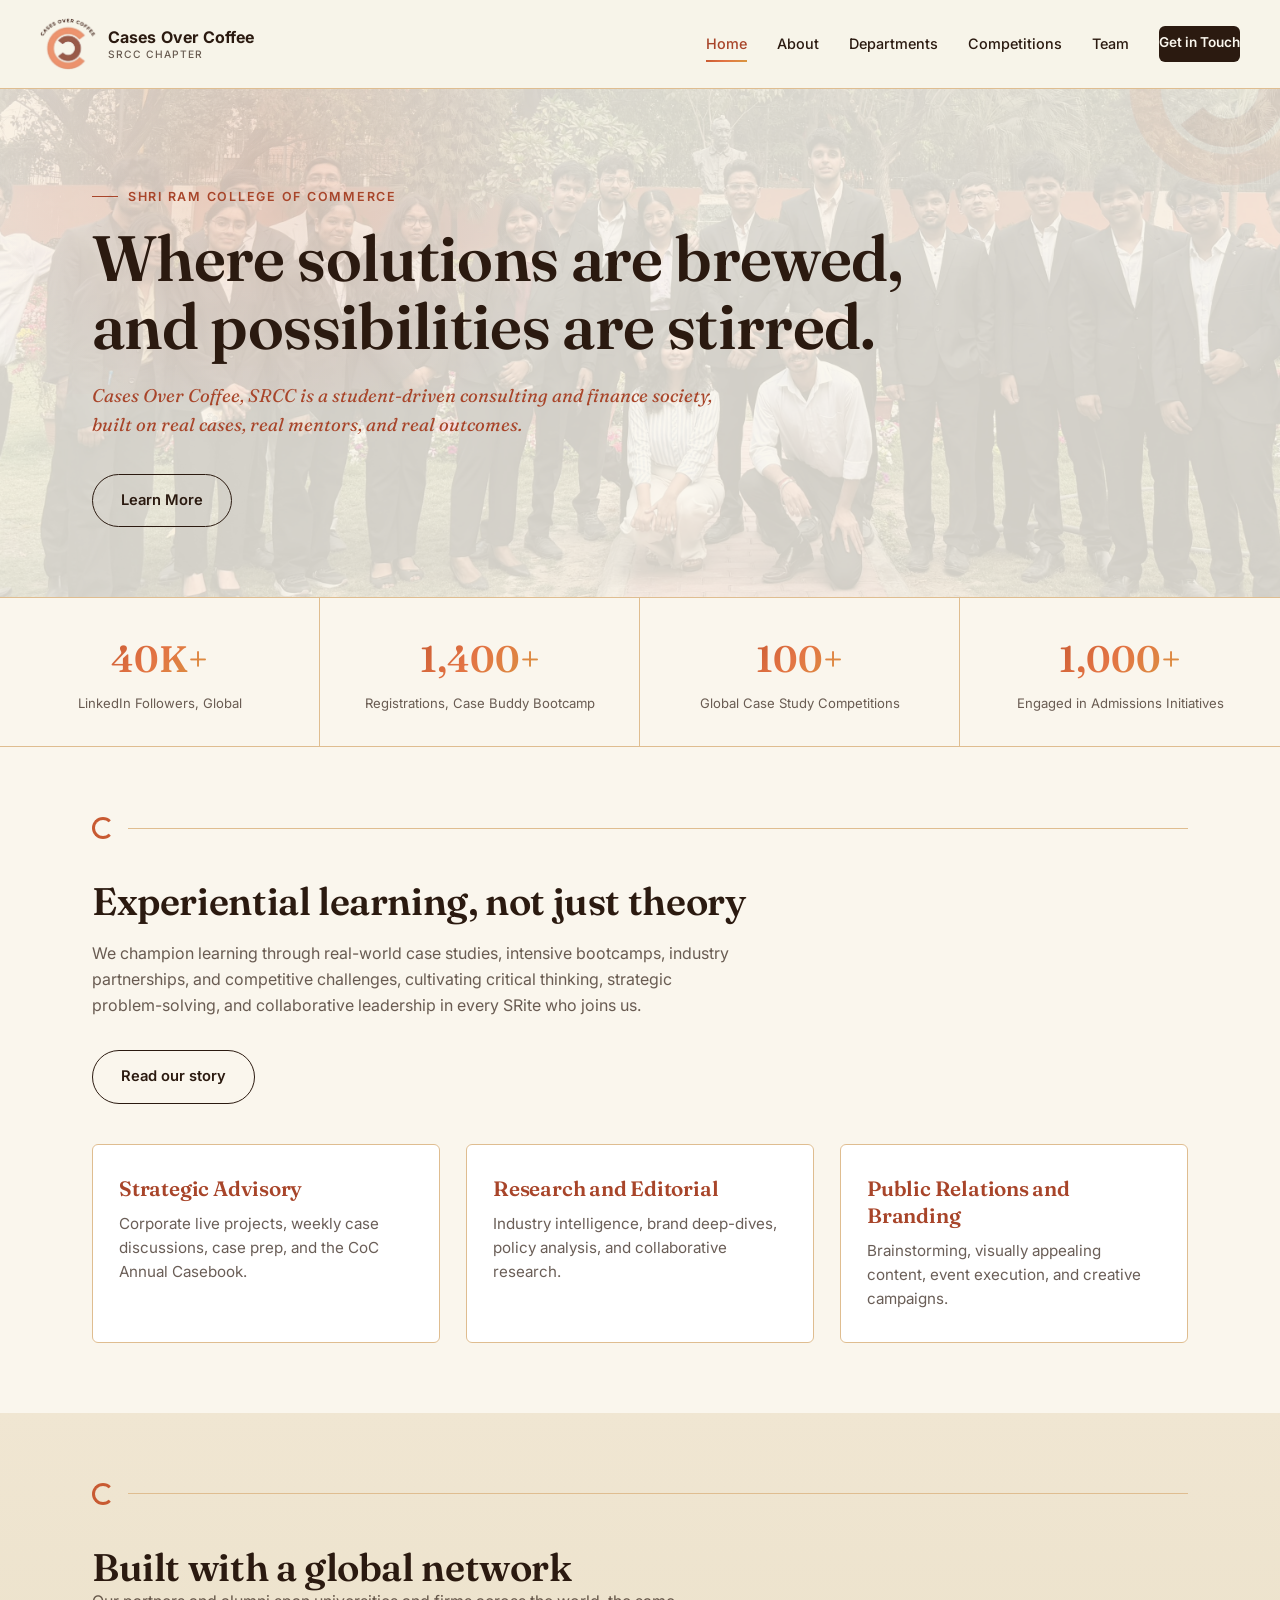
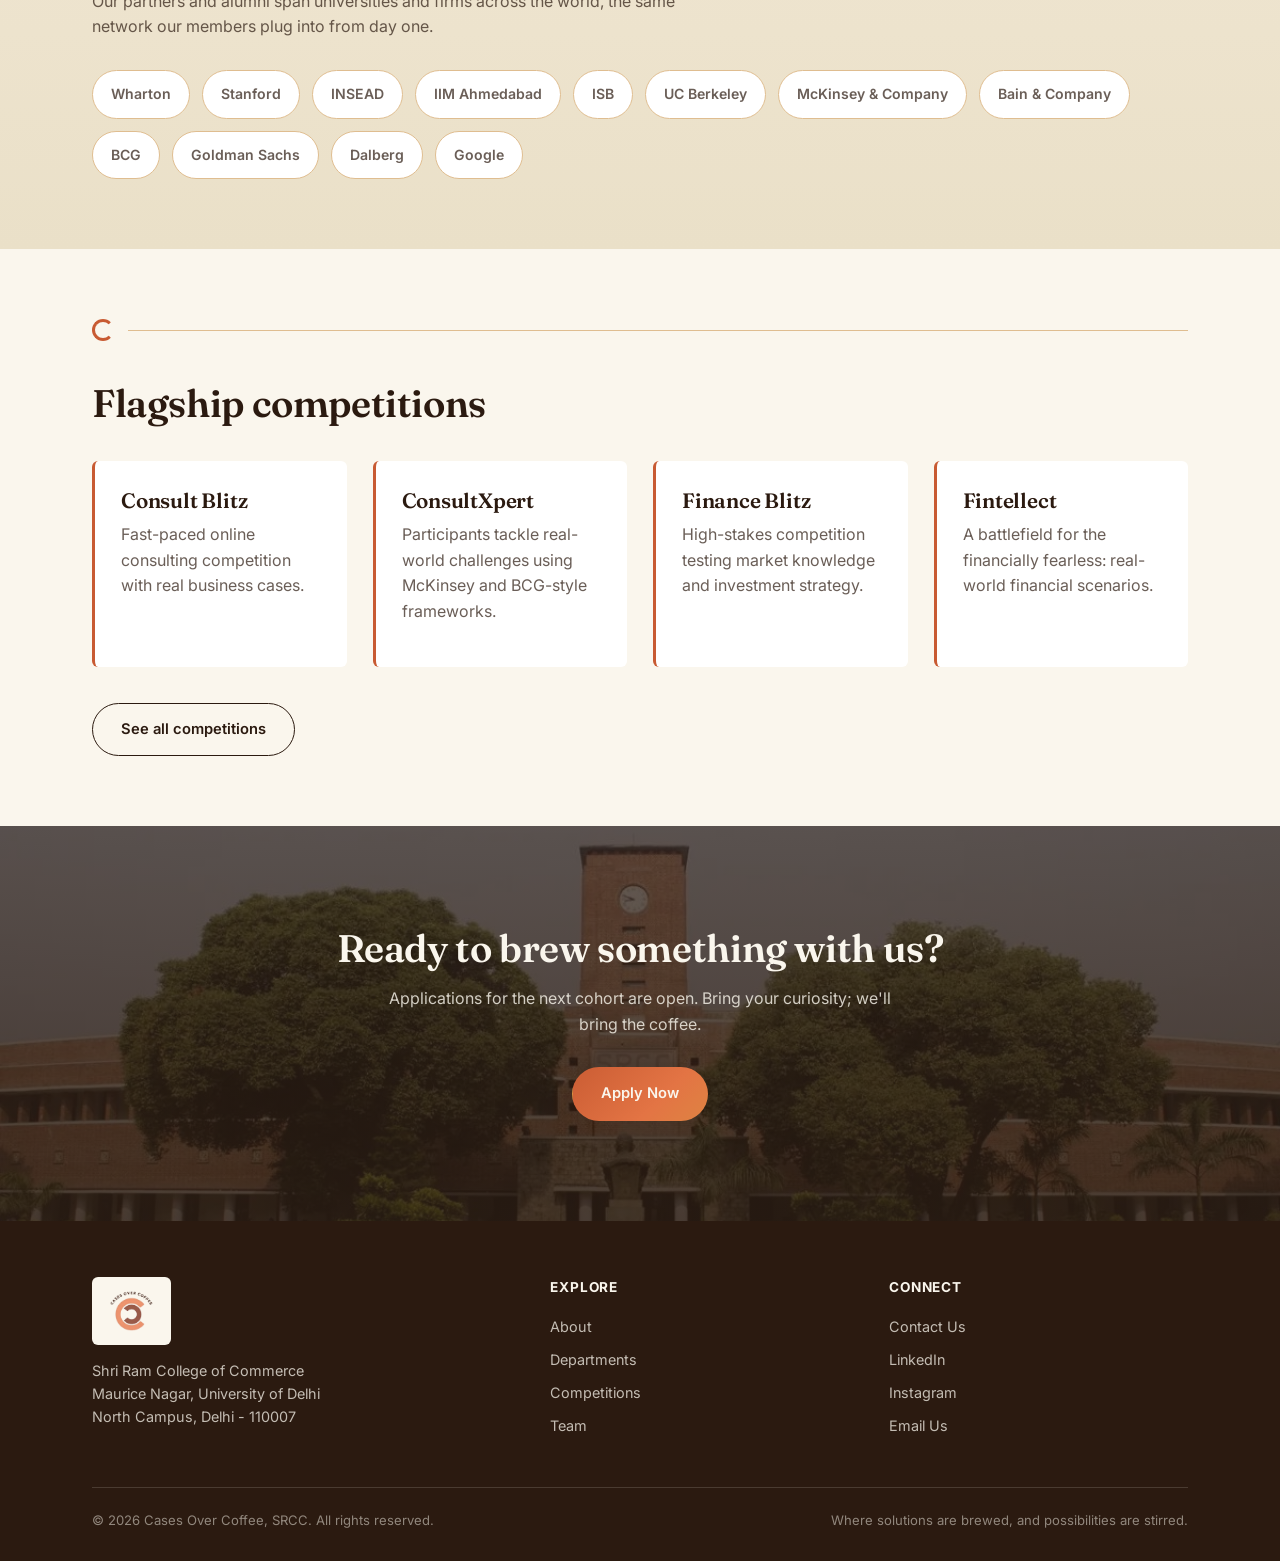
==== commit e8bfe958: "Add files via upload" ====
--- a/index.html
+++ b/index.html
@@ -130,7 +130,7 @@
         <div class="brand" style="margin-bottom:14px;">
           <img src="assets/logo.png" alt="Cases Over Coffee, SRCC logo" class="brand-logo brand-logo-footer">
         </div>
-        <p style="font-size:0.9rem; max-width:280px;">Shri Ram College of Commerce, Maurice Nagar, University of Delhi North Campus, Delhi - 110007</p>
+        <p style="font-size:0.9rem; max-width:280px;">Shri Ram College of Commerce<br>Maurice Nagar, University of Delhi<br>North Campus, Delhi - 110007</p>
       </div>
       <div>
         <h4>Explore</h4>
--- a/assets/style.css
+++ b/assets/style.css
@@ -379,7 +379,10 @@
   color: var(--terracotta-dim);
   font-size: 1.15rem;
   margin: 22px 0 34px;
-  max-width: 620px;
+  max-width: 800px;
+}
+@media (max-width: 850px) {
+  .hero-tag { max-width: 100%; }
 }
 .hero-actions { display: flex; gap: 16px; flex-wrap: wrap; margin-top: 8px; }
 
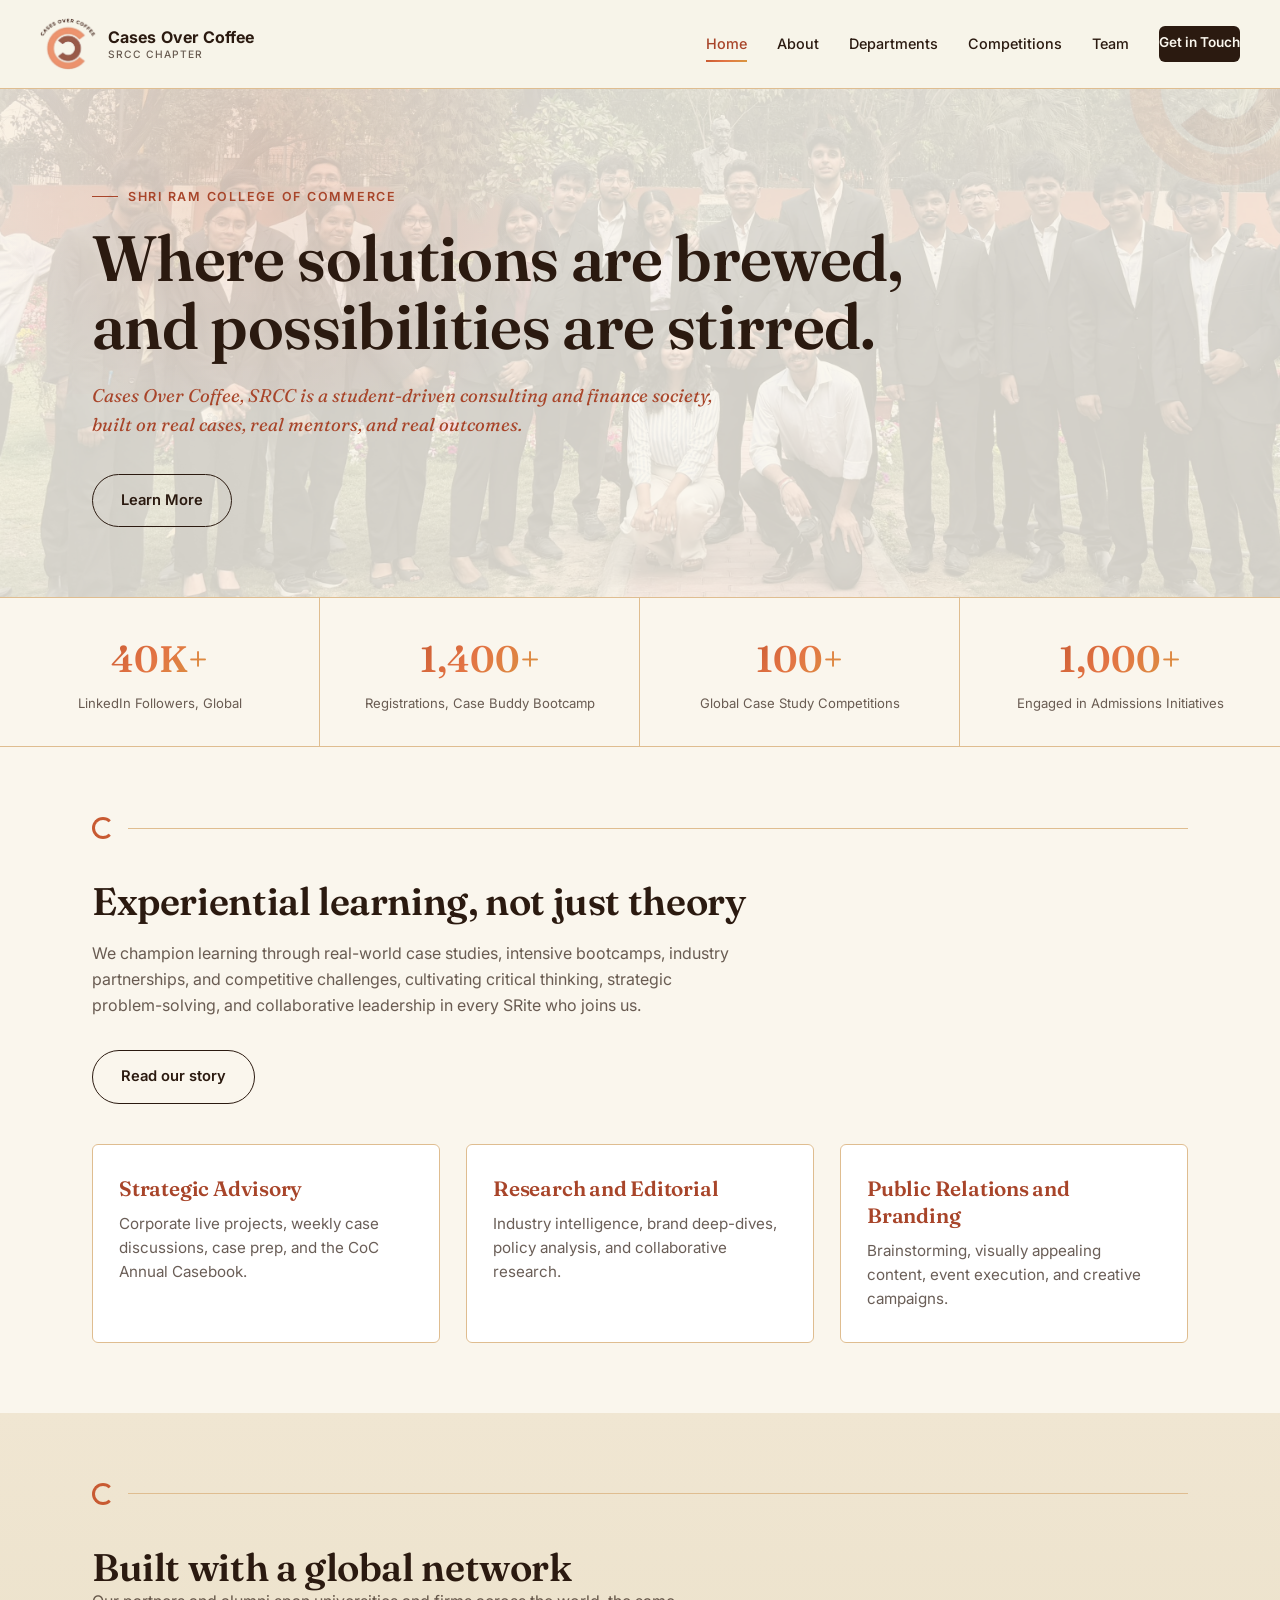
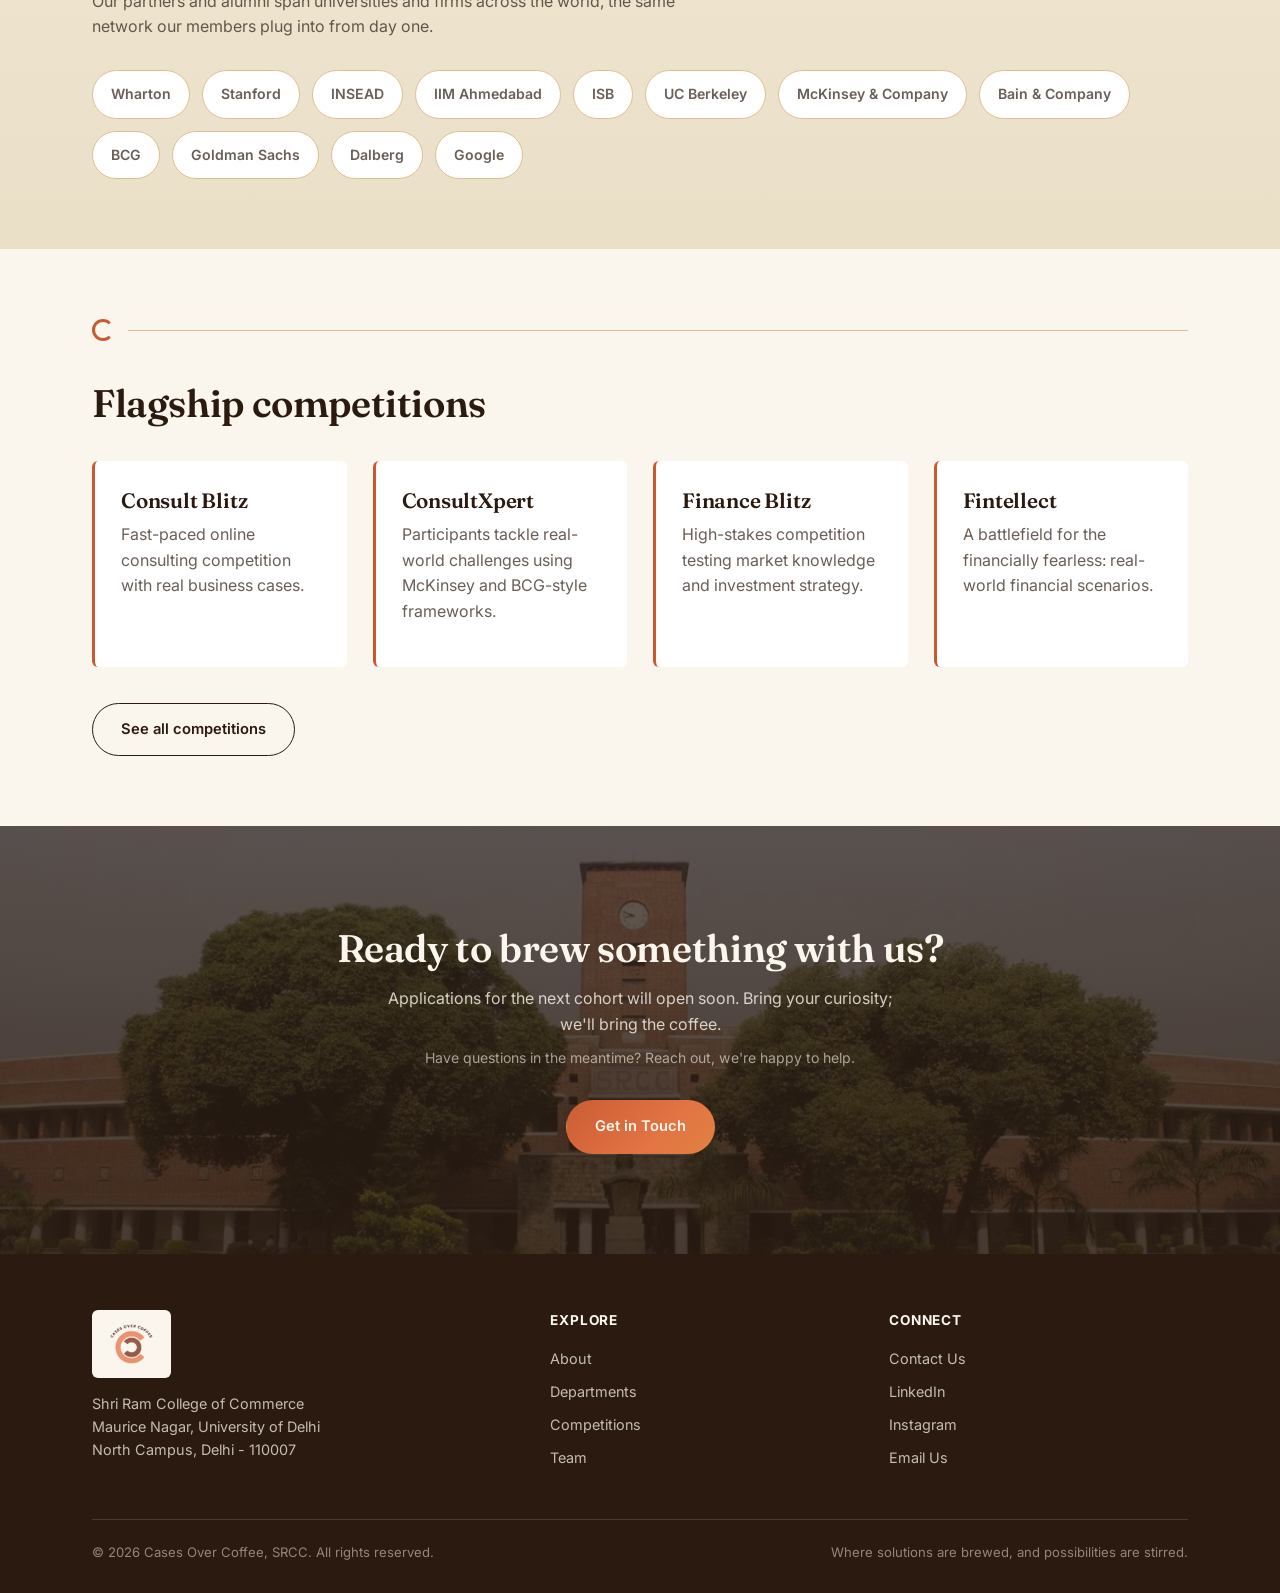
==== commit 7a6c8db2: "Add files via upload" ====
--- a/index.html
+++ b/index.html
@@ -118,8 +118,9 @@
   <div class="cta-photo-overlay"></div>
   <div class="wrap text-center" style="position:relative; z-index:2;">
     <h2 class="reveal" style="color:var(--cream);">Ready to brew something with us?</h2>
-    <p class="reveal" style="max-width:520px; margin:16px auto 30px; color:rgba(247,243,233,0.82);">Applications for the next cohort are open. Bring your curiosity; we'll bring the coffee.</p>
-    <a href="contact.html" class="btn btn-primary reveal">Apply Now</a>
+    <p class="reveal" style="max-width:540px; margin:16px auto 10px; color:rgba(247,243,233,0.82);">Applications for the next cohort will open soon. Bring your curiosity; we'll bring the coffee.</p>
+    <p class="reveal" style="max-width:540px; margin:0 auto 30px; color:rgba(247,243,233,0.6); font-size:0.88rem;">Have questions in the meantime? Reach out, we're happy to help.</p>
+    <a href="contact.html" class="btn btn-primary reveal">Get in Touch</a>
   </div>
 </section>
 
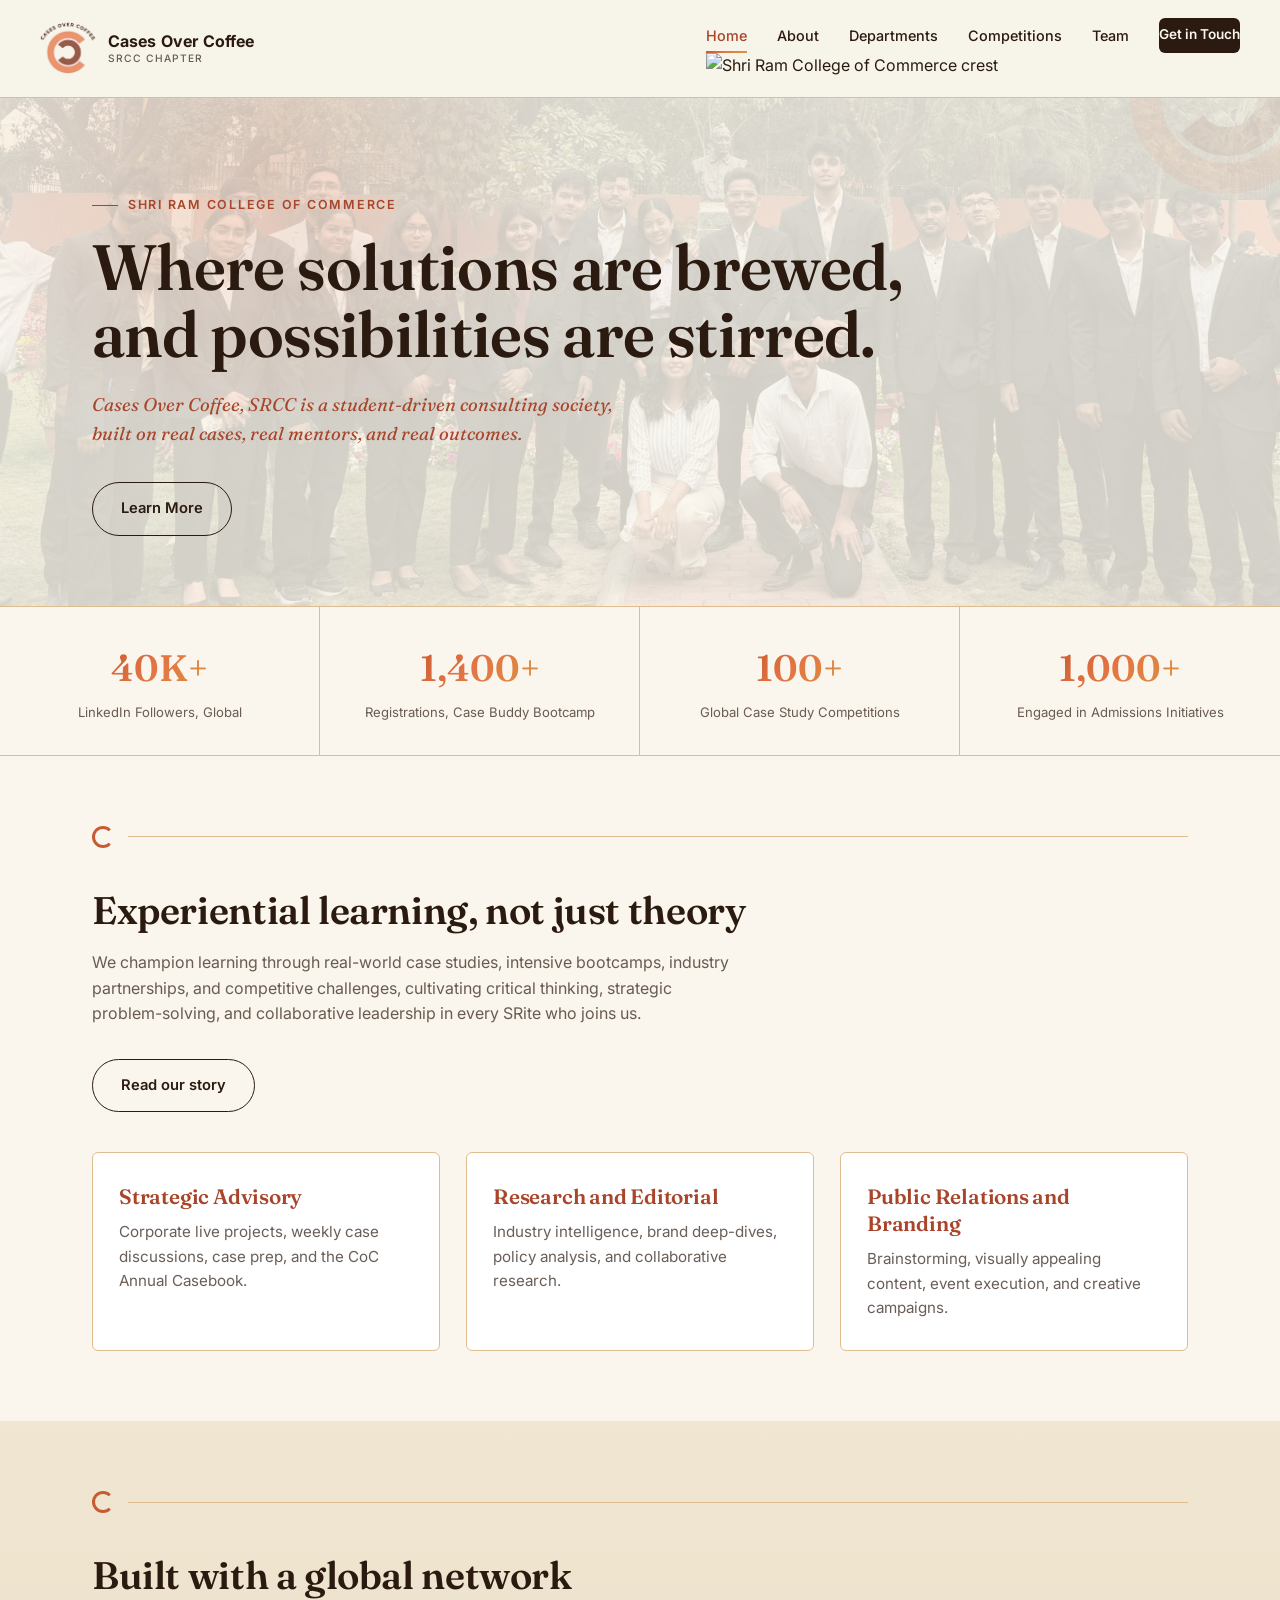
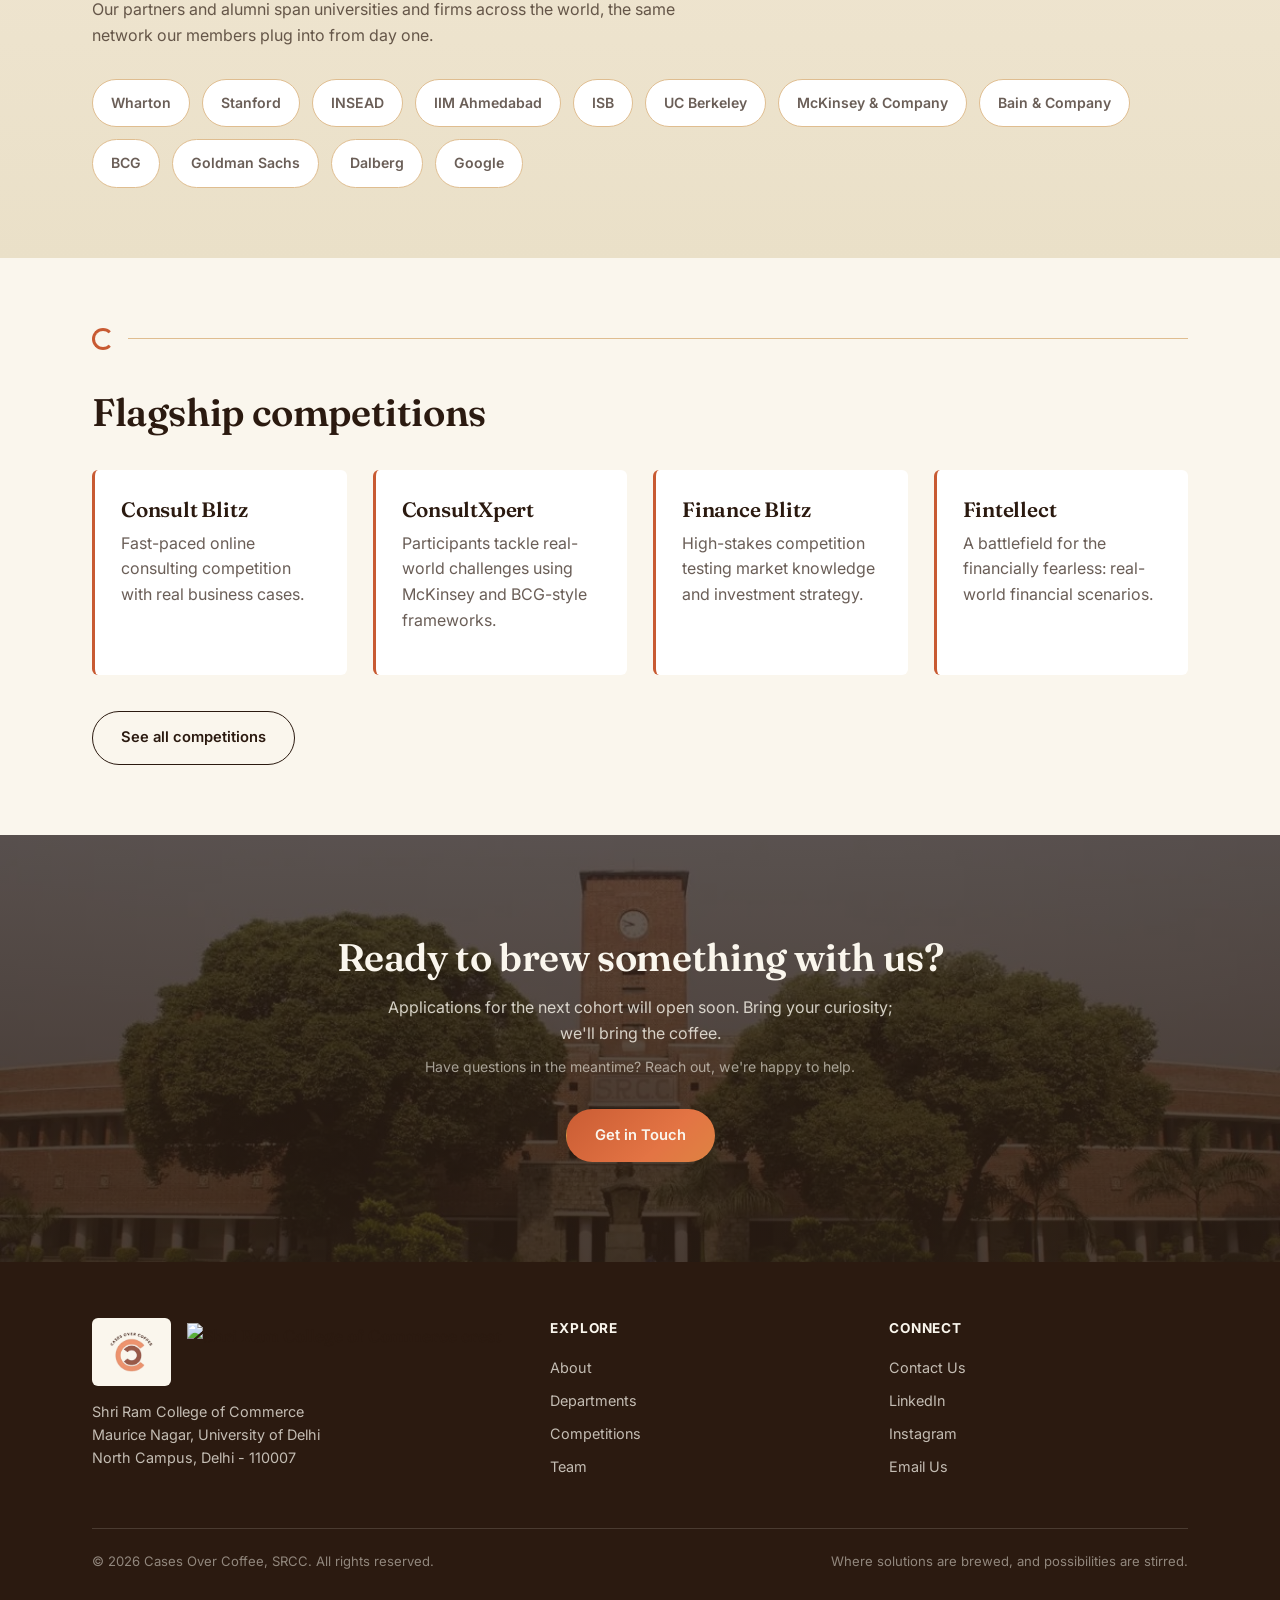
==== commit 4631db2a: "Add files via upload" ====
--- a/index.html
+++ b/index.html
@@ -3,8 +3,8 @@
 <head>
 <meta charset="UTF-8">
 <meta name="viewport" content="width=device-width, initial-scale=1.0">
-<title>Cases Over Coffee, SRCC | Consulting &amp; Finance Society</title>
-<meta name="description" content="Cases Over Coffee, SRCC: the consulting and finance case-study society at Shri Ram College of Commerce. Where solutions are brewed, and possibilities are stirred.">
+<title>Cases Over Coffee, SRCC | Consulting Society</title>
+<meta name="description" content="Cases Over Coffee, SRCC: the consulting case-study society at Shri Ram College of Commerce. Where solutions are brewed, and possibilities are stirred.">
 <link rel="preconnect" href="https://fonts.googleapis.com">
 <link rel="preconnect" href="https://fonts.gstatic.com" crossorigin>
 <link href="https://fonts.googleapis.com/css2?family=Fraunces:wght@500;600;700&family=Inter:wght@400;500;600;700&display=swap" rel="stylesheet">
@@ -19,7 +19,8 @@
       <img src="assets/logo.png" alt="Cases Over Coffee, SRCC logo" class="brand-logo">
       <span class="brand-name">Cases Over Coffee<small>SRCC Chapter</small></span>
     </a>
-    <nav class="links">
+    <div class="nav-right">
+      <nav class="links">
       <a href="index.html" class="active">Home</a>
       <a href="about.html">About</a>
       <a href="departments.html">Departments</a>
@@ -27,6 +28,8 @@
       <a href="team.html">Team</a>
       <a href="contact.html" class="nav-cta">Get in Touch</a>
     </nav>
+      <img src="assets/srcc-crest.png" alt="Shri Ram College of Commerce crest" class="nav-crest">
+    </div>
     <button class="menu-toggle" aria-label="Toggle menu"><span></span><span></span><span></span></button>
   </div>
 </header>
@@ -39,7 +42,7 @@
   <div class="wrap">
     <div class="eyebrow">Shri Ram College of Commerce</div>
     <h1>Where solutions are&nbsp;brewed,<br>and possibilities are&nbsp;stirred.</h1>
-    <p class="hero-tag">Cases Over Coffee, SRCC is a student-driven consulting and finance society,<br>built on real cases, real mentors, and real outcomes.</p>
+    <p class="hero-tag">Cases Over Coffee, SRCC is a student-driven consulting society,<br>built on real cases, real mentors, and real outcomes.</p>
     <div class="hero-actions">
       <a href="about.html" class="btn btn-outline">Learn More</a>
     </div>
@@ -128,8 +131,9 @@
   <div class="wrap">
     <div class="footer-grid">
       <div>
-        <div class="brand" style="margin-bottom:14px;">
+        <div class="brand" style="margin-bottom:14px; gap:16px;">
           <img src="assets/logo.png" alt="Cases Over Coffee, SRCC logo" class="brand-logo brand-logo-footer">
+          <img src="assets/srcc-crest.png" alt="Shri Ram College of Commerce crest" style="height:58px; width:auto;">
         </div>
         <p style="font-size:0.9rem; max-width:280px;">Shri Ram College of Commerce<br>Maurice Nagar, University of Delhi<br>North Campus, Delhi - 110007</p>
       </div>
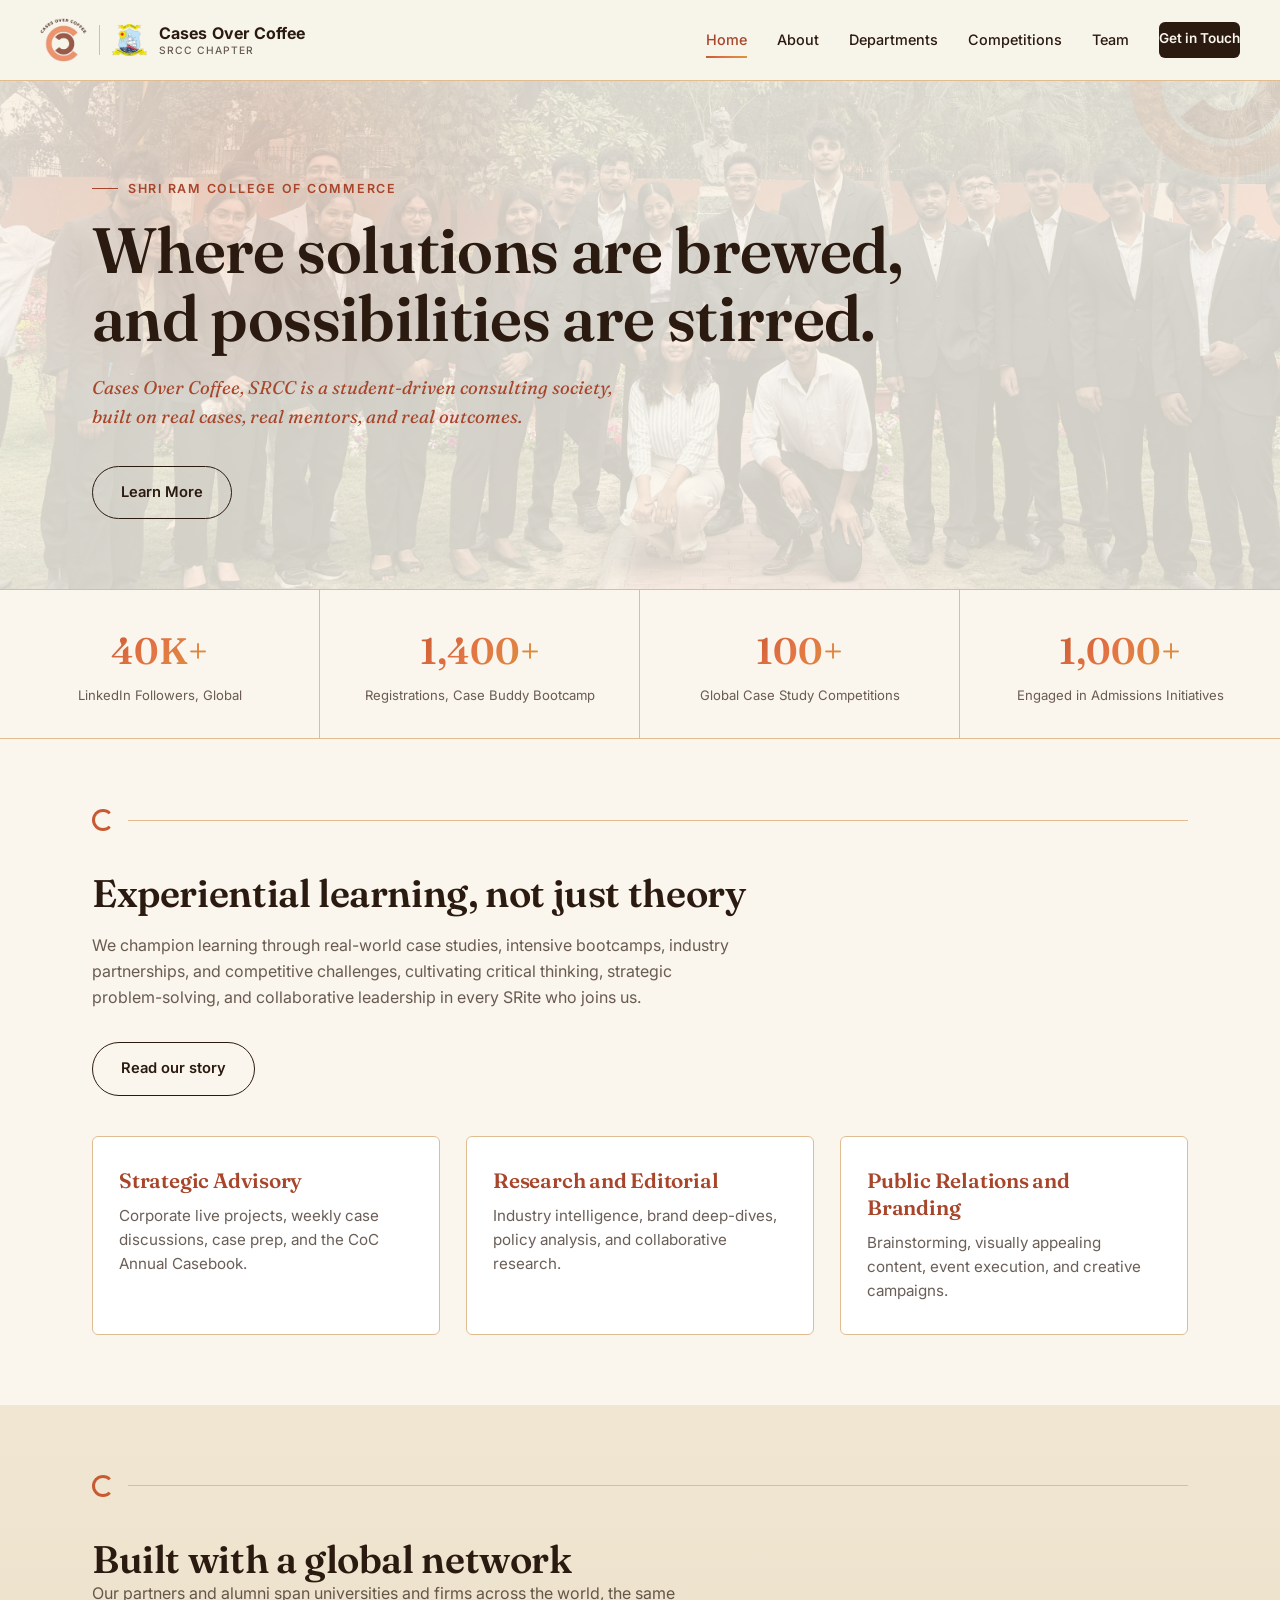
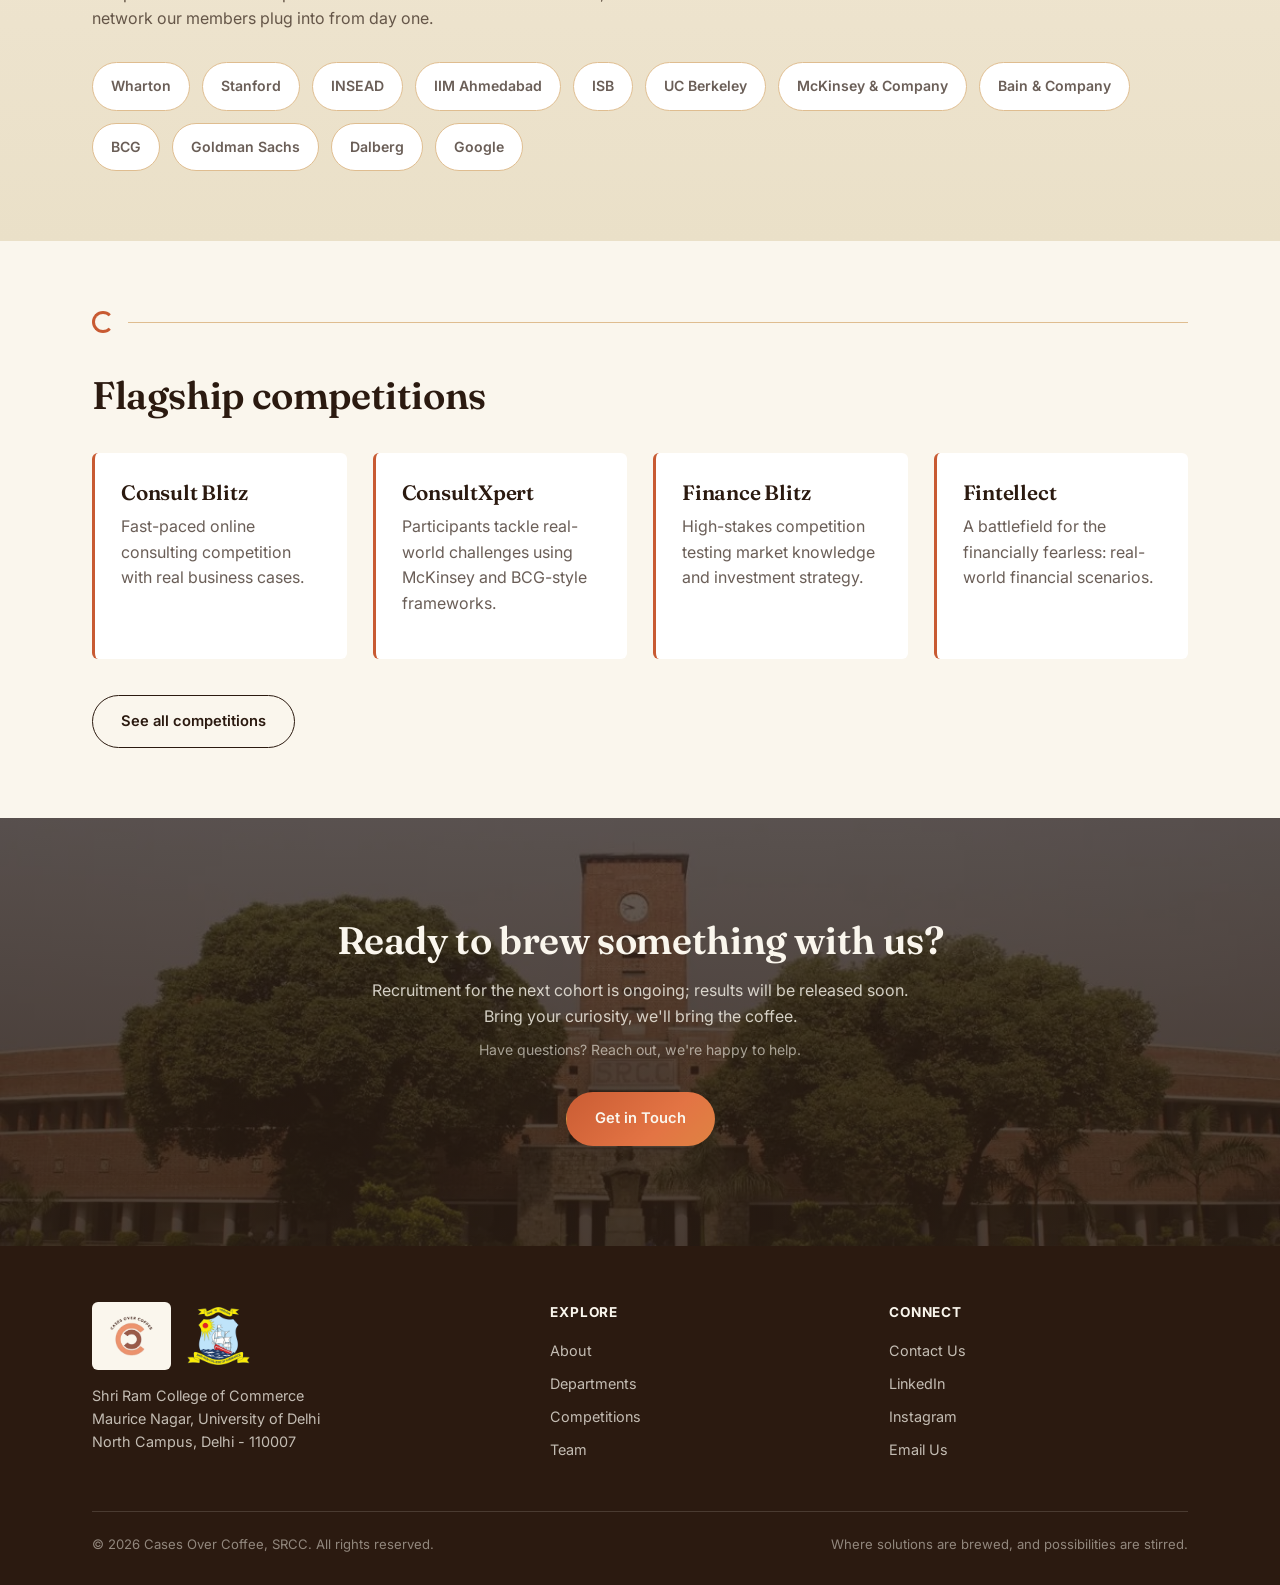
==== commit 11158017: "Add files via upload" ====
--- a/index.html
+++ b/index.html
@@ -17,6 +17,8 @@
   <div class="nav-inner">
     <a href="index.html" class="brand">
       <img src="assets/logo.png" alt="Cases Over Coffee, SRCC logo" class="brand-logo">
+      <span class="brand-divider"></span>
+      <img src="assets/srcc-crest.png" alt="Shri Ram College of Commerce crest" class="nav-crest">
       <span class="brand-name">Cases Over Coffee<small>SRCC Chapter</small></span>
     </a>
     <div class="nav-right">
@@ -28,7 +30,6 @@
       <a href="team.html">Team</a>
       <a href="contact.html" class="nav-cta">Get in Touch</a>
     </nav>
-      <img src="assets/srcc-crest.png" alt="Shri Ram College of Commerce crest" class="nav-crest">
     </div>
     <button class="menu-toggle" aria-label="Toggle menu"><span></span><span></span><span></span></button>
   </div>
@@ -121,8 +122,8 @@
   <div class="cta-photo-overlay"></div>
   <div class="wrap text-center" style="position:relative; z-index:2;">
     <h2 class="reveal" style="color:var(--cream);">Ready to brew something with us?</h2>
-    <p class="reveal" style="max-width:540px; margin:16px auto 10px; color:rgba(247,243,233,0.82);">Applications for the next cohort will open soon. Bring your curiosity; we'll bring the coffee.</p>
-    <p class="reveal" style="max-width:540px; margin:0 auto 30px; color:rgba(247,243,233,0.6); font-size:0.88rem;">Have questions in the meantime? Reach out, we're happy to help.</p>
+    <p class="reveal" style="max-width:540px; margin:16px auto 10px; color:rgba(247,243,233,0.82);">Recruitment for the next cohort is ongoing; results will be released soon. Bring your curiosity, we'll bring the coffee.</p>
+    <p class="reveal" style="max-width:540px; margin:0 auto 30px; color:rgba(247,243,233,0.6); font-size:0.88rem;">Have questions? Reach out, we're happy to help.</p>
     <a href="contact.html" class="btn btn-primary reveal">Get in Touch</a>
   </div>
 </section>
--- a/assets/style.css
+++ b/assets/style.css
@@ -175,7 +175,7 @@
 }
 
 .brand-logo {
-  height: 52px;
+  height: 44px;
   width: auto;
   display: block;
 }
@@ -185,6 +185,14 @@
   background: var(--cream);
   border-radius: var(--radius);
 }
+.brand-divider {
+  width: 1px;
+  height: 30px;
+  background: var(--clay-line);
+  flex-shrink: 0;
+  display: block;
+}
+footer .brand-divider { background: rgba(247,243,233,0.2); }
 .brand-name {
   font-family: var(--font-body);
   font-weight: 700;
@@ -253,6 +261,21 @@
 @media (prefers-reduced-motion: reduce) {
   .corner-mark { animation: none; }
 }
+.nav-right {
+  display: flex;
+  align-items: center;
+  gap: 24px;
+}
+.nav-crest {
+  height: 32px;
+  width: auto;
+  flex-shrink: 0;
+}
+@media (max-width: 480px) {
+  .brand-logo { height: 36px; }
+  .nav-crest { height: 26px; }
+  .brand-divider { height: 24px; }
+}
 nav.links {
   display: flex;
   gap: 30px;
@@ -450,6 +473,48 @@
   gap: 0;
   border-top: 1px solid var(--clay-line);
   border-bottom: 1px solid var(--clay-line);
+}
+.flagship-stats {
+  display: grid;
+  grid-template-columns: repeat(5, 1fr);
+  gap: 16px;
+  margin-top: 32px;
+}
+.flagship-stat {
+  background: var(--white);
+  border: 1px solid var(--clay-line);
+  border-radius: var(--radius);
+  padding: 24px 12px;
+  text-align: center;
+  transition: transform 0.3s cubic-bezier(0.22,1,0.36,1), box-shadow 0.3s ease, border-color 0.3s ease;
+}
+.flagship-stat:hover {
+  transform: translateY(-4px);
+  box-shadow: var(--shadow-md);
+  border-color: var(--terracotta);
+}
+.flagship-stat .num {
+  font-family: var(--font-display);
+  font-size: 1.9rem;
+  font-weight: 600;
+  background: var(--grad-warm);
+  -webkit-background-clip: text;
+  background-clip: text;
+  color: transparent;
+  display: block;
+  line-height: 1.15;
+}
+.flagship-stat .label {
+  font-size: 0.78rem;
+  color: var(--espresso-70);
+  margin-top: 6px;
+  line-height: 1.3;
+}
+@media (max-width: 900px) {
+  .flagship-stats { grid-template-columns: repeat(3, 1fr); }
+}
+@media (max-width: 560px) {
+  .flagship-stats { grid-template-columns: repeat(2, 1fr); }
 }
 .stat {
   padding: 32px 24px;
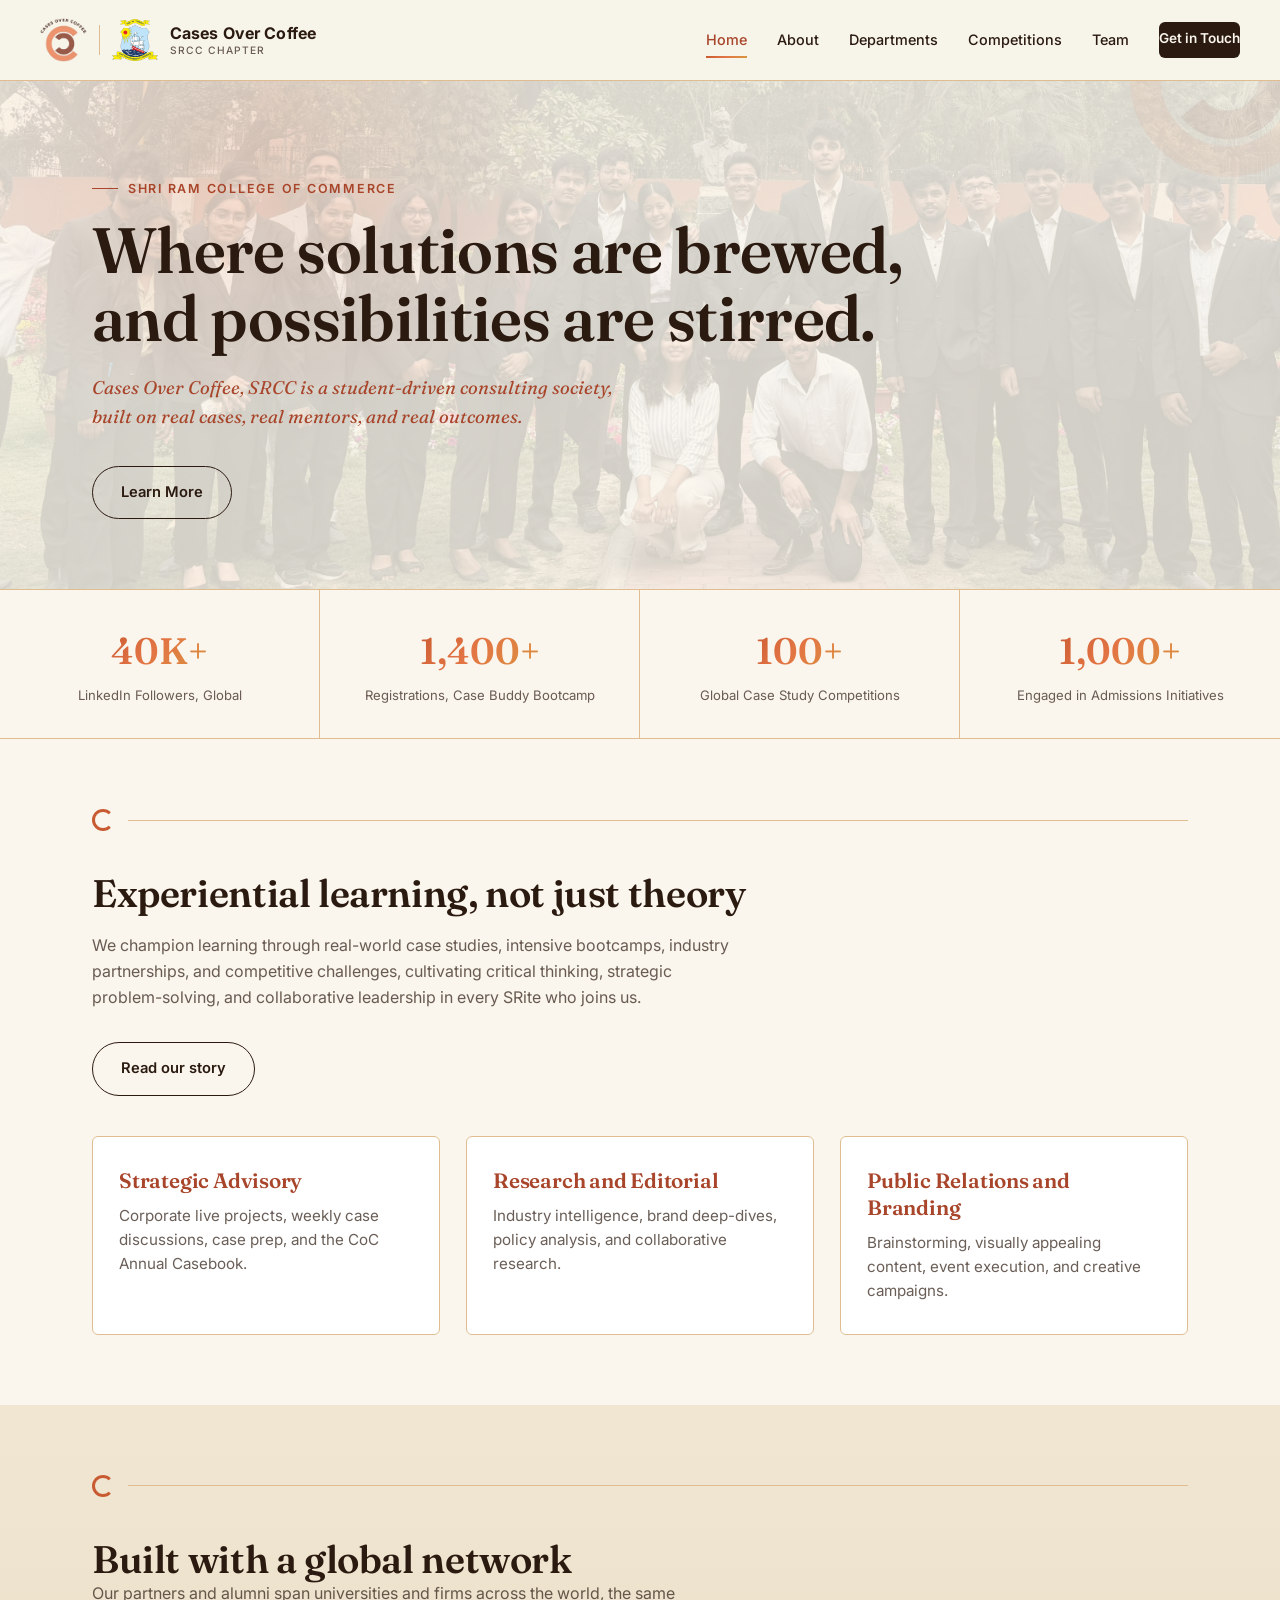
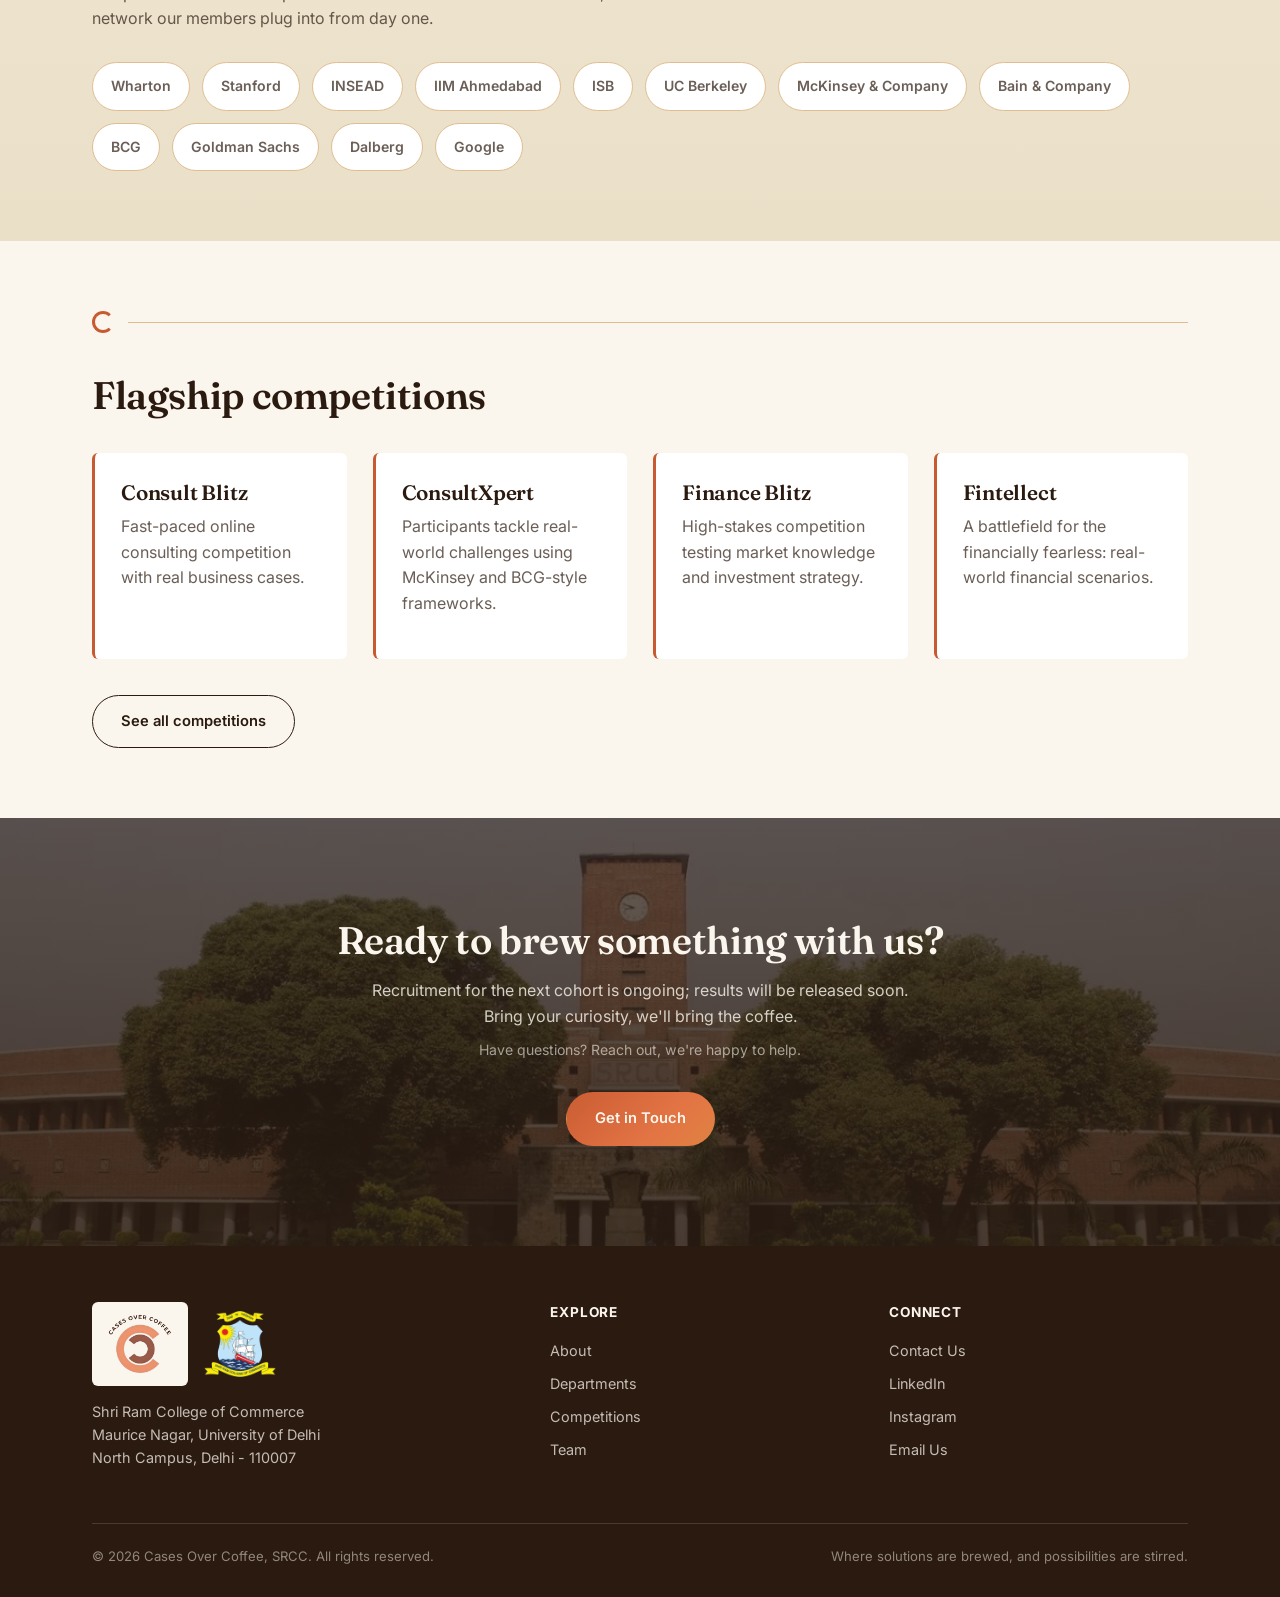
==== commit 4a75f8e6: "Add files via upload" ====
--- a/index.html
+++ b/index.html
@@ -9,6 +9,16 @@
 <link rel="preconnect" href="https://fonts.gstatic.com" crossorigin>
 <link href="https://fonts.googleapis.com/css2?family=Fraunces:wght@500;600;700&family=Inter:wght@400;500;600;700&display=swap" rel="stylesheet">
 <link rel="icon" type="image/png" href="assets/logo.png">
+<link rel="apple-touch-icon" href="assets/logo.png">
+<meta property="og:type" content="website">
+<meta property="og:title" content="Cases Over Coffee, SRCC | Consulting Society">
+<meta property="og:description" content="Cases Over Coffee, SRCC: the consulting case-study society at Shri Ram College of Commerce. Where solutions are brewed, and possibilities are stirred.">
+<meta property="og:image" content="assets/logo.png">
+<meta property="og:url" content="https://cocsrcc.com/">
+<meta name="twitter:card" content="summary">
+<meta name="twitter:title" content="Cases Over Coffee, SRCC | Consulting Society">
+<meta name="twitter:description" content="Cases Over Coffee, SRCC: the consulting case-study society at Shri Ram College of Commerce. Where solutions are brewed, and possibilities are stirred.">
+<meta name="twitter:image" content="assets/logo.png">
 <link rel="stylesheet" href="assets/style.css">
 </head>
 <body>
@@ -134,7 +144,7 @@
       <div>
         <div class="brand" style="margin-bottom:14px; gap:16px;">
           <img src="assets/logo.png" alt="Cases Over Coffee, SRCC logo" class="brand-logo brand-logo-footer">
-          <img src="assets/srcc-crest.png" alt="Shri Ram College of Commerce crest" style="height:58px; width:auto;">
+          <img src="assets/srcc-crest.png" alt="Shri Ram College of Commerce crest" style="height:66px; width:auto;">
         </div>
         <p style="font-size:0.9rem; max-width:280px;">Shri Ram College of Commerce<br>Maurice Nagar, University of Delhi<br>North Campus, Delhi - 110007</p>
       </div>
--- a/assets/style.css
+++ b/assets/style.css
@@ -180,8 +180,8 @@
   display: block;
 }
 .brand-logo-footer {
-  height: 68px;
-  padding: 14px 18px;
+  height: 84px;
+  padding: 12px 16px;
   background: var(--cream);
   border-radius: var(--radius);
 }
@@ -267,7 +267,7 @@
   gap: 24px;
 }
 .nav-crest {
-  height: 32px;
+  height: 42px;
   width: auto;
   flex-shrink: 0;
 }
@@ -514,7 +514,16 @@
   .flagship-stats { grid-template-columns: repeat(3, 1fr); }
 }
 @media (max-width: 560px) {
-  .flagship-stats { grid-template-columns: repeat(2, 1fr); }
+  .flagship-stats { grid-template-columns: 1fr; gap: 10px; }
+  .flagship-stat {
+    display: flex;
+    align-items: center;
+    justify-content: space-between;
+    text-align: left;
+    padding: 16px 20px;
+  }
+  .flagship-stat .num { font-size: 1.5rem; }
+  .flagship-stat .label { margin-top: 0; text-align: right; max-width: 60%; }
 }
 .stat {
   padding: 32px 24px;
